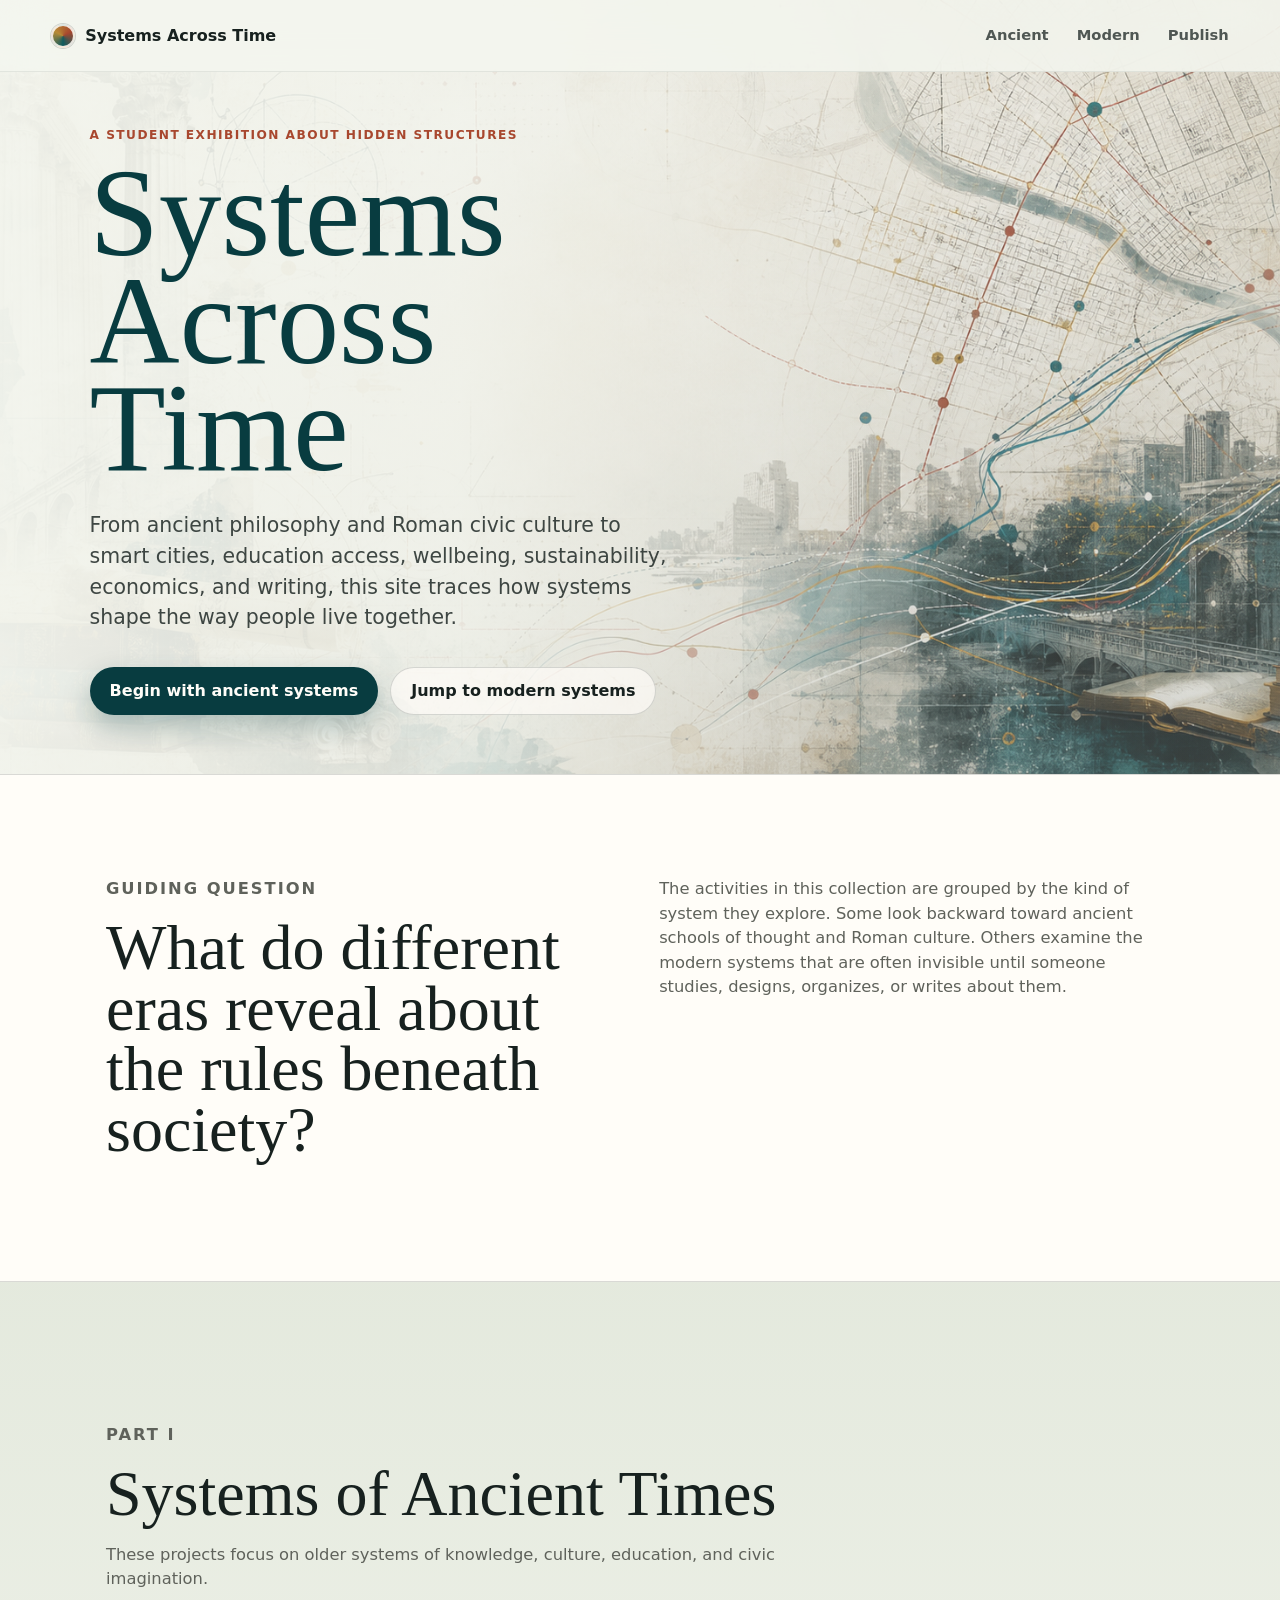
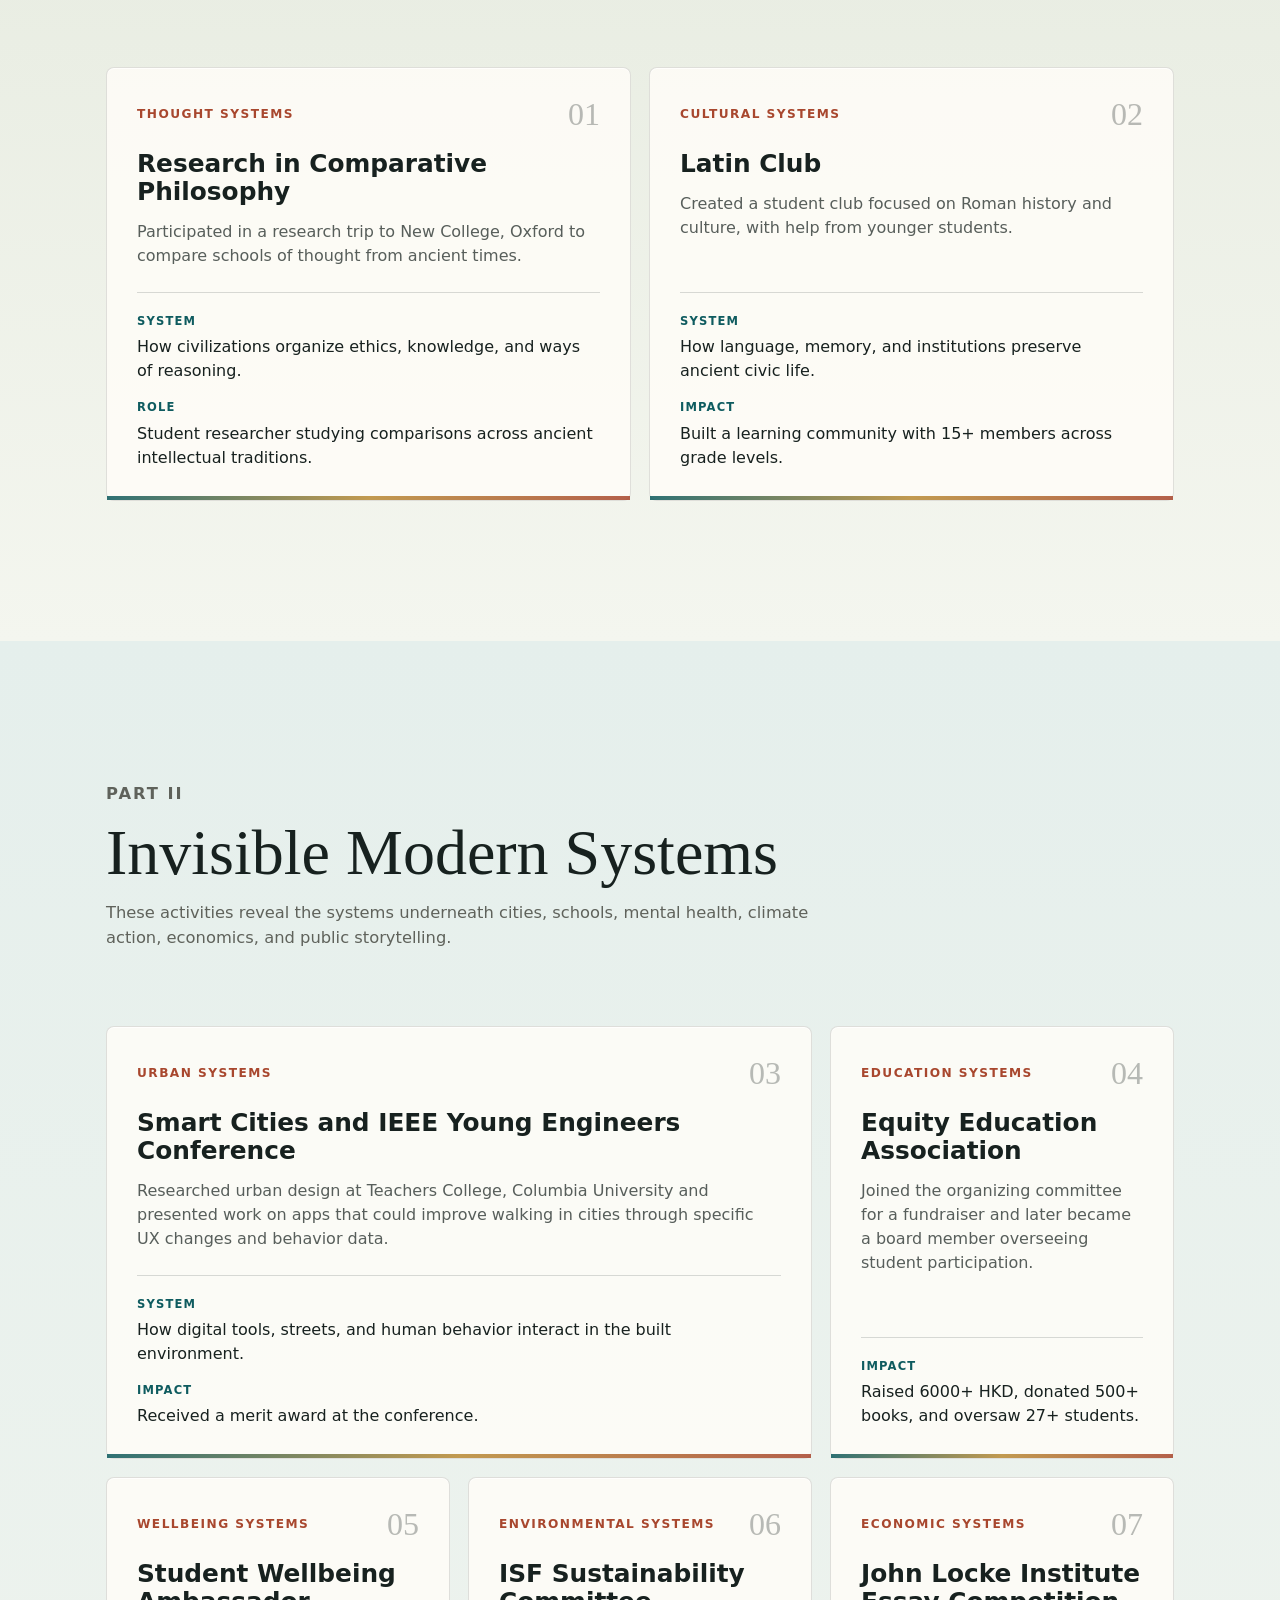
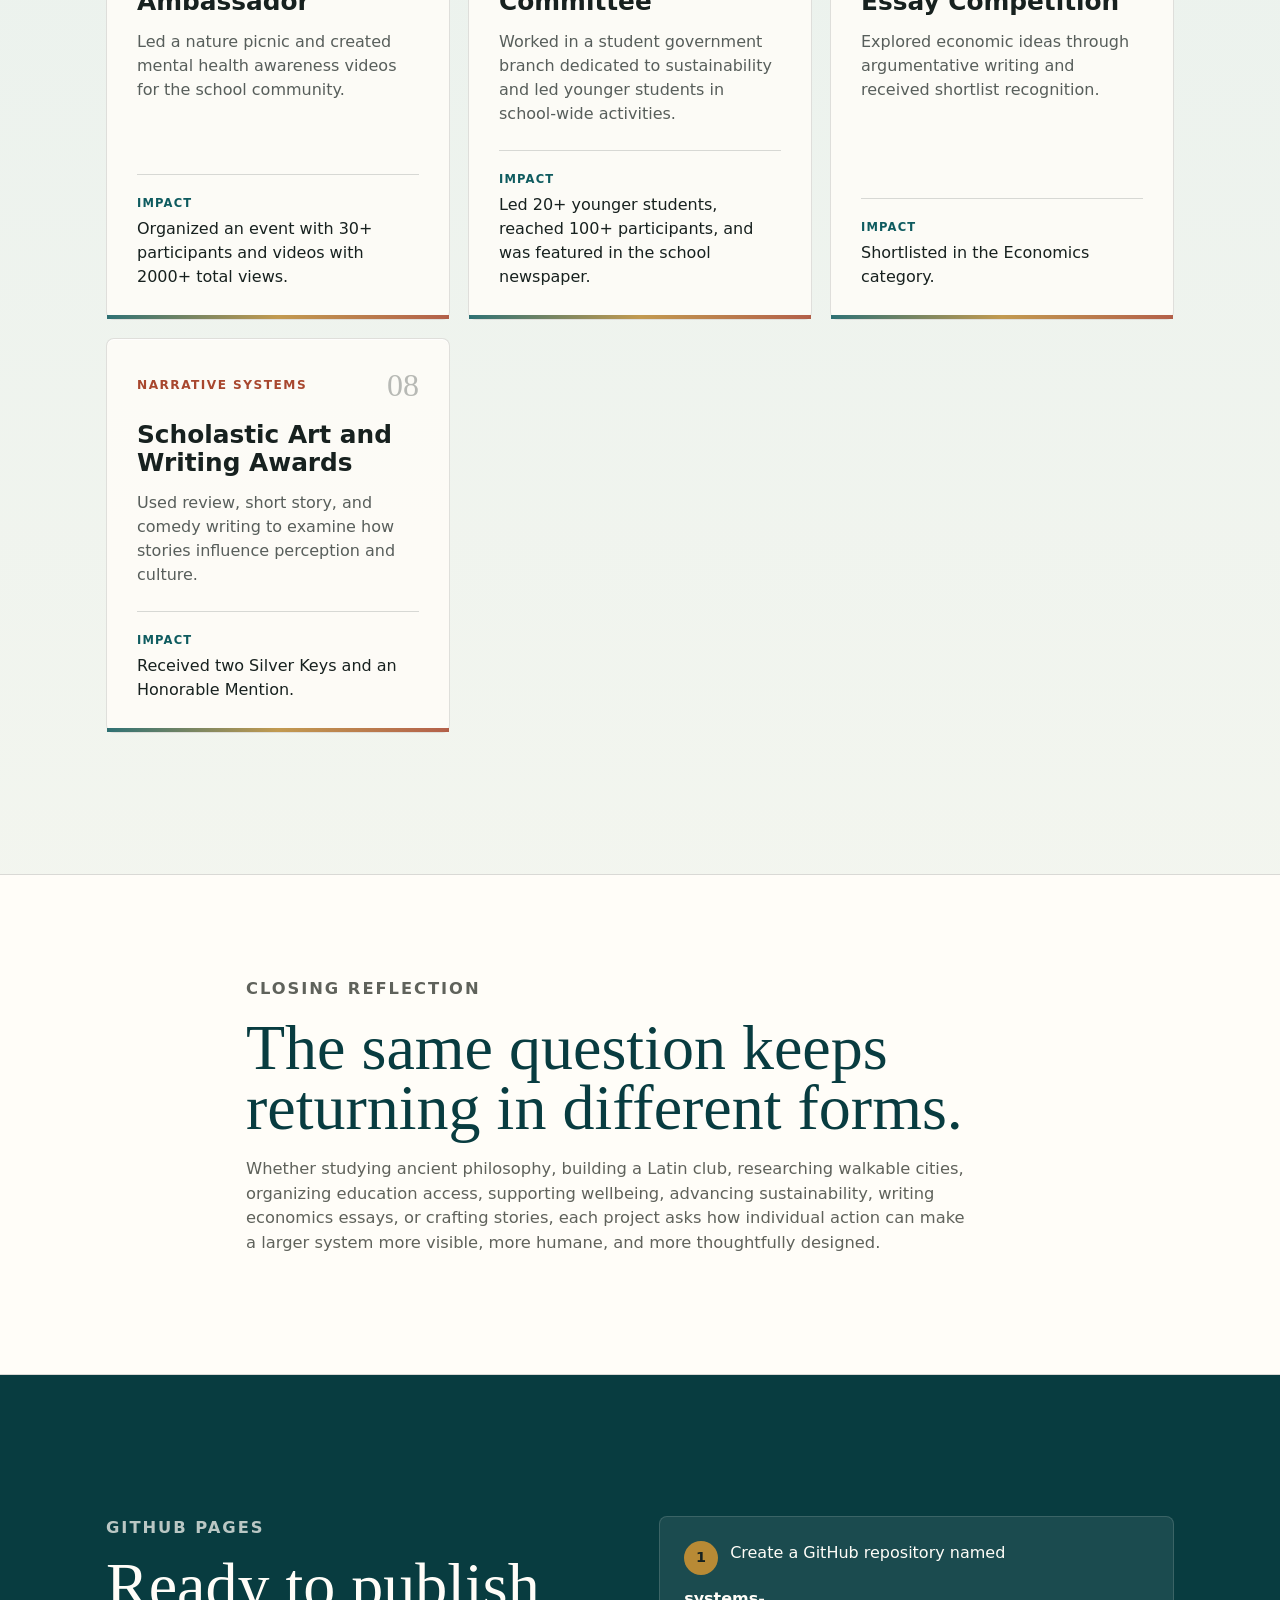
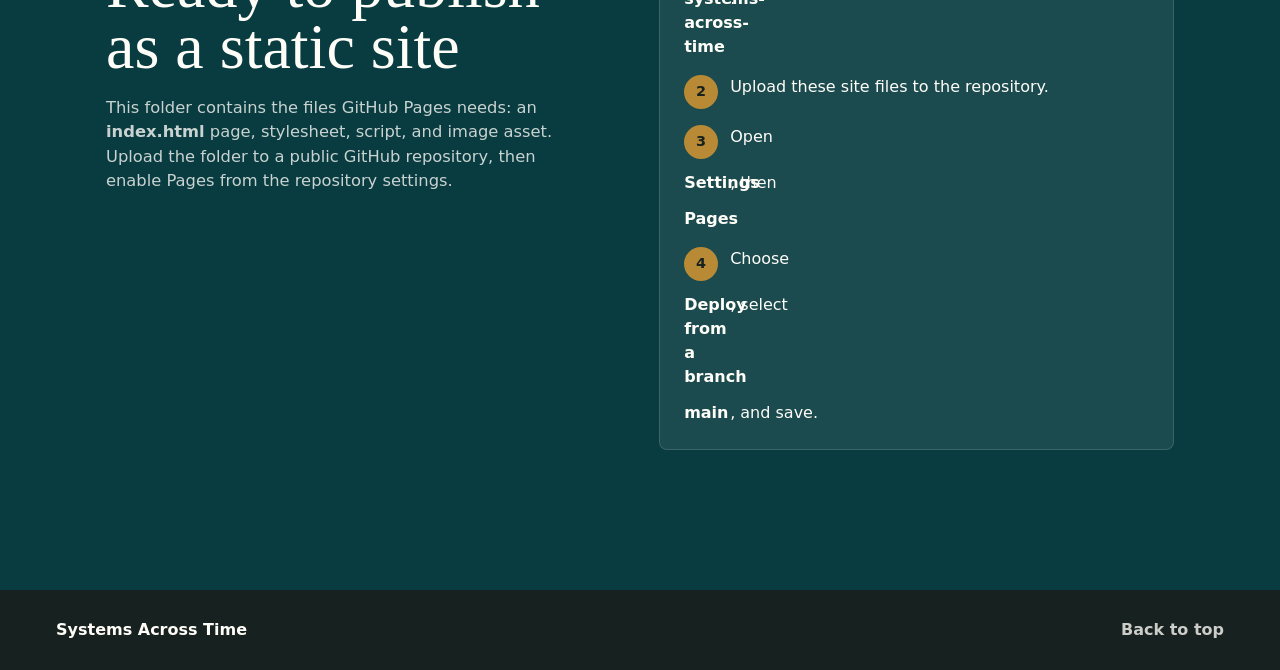
==== index.html @ 2cc4b2af "Build Systems Across Time site" ====
<!doctype html>
<html lang="en">
  <head>
    <meta charset="utf-8">
    <meta name="viewport" content="width=device-width, initial-scale=1">
    <meta
      name="description"
      content="Systems Across Time is a student exhibition connecting ancient thought, Roman culture, urban design, education access, wellbeing, sustainability, economics, and writing."
    >
    <title>Systems Across Time</title>
    <link rel="icon" href="assets/favicon.svg" type="image/svg+xml">
    <link rel="stylesheet" href="styles.css">
  </head>
  <body>
    <header class="site-header" data-header>
      <a class="brand" href="#top" aria-label="Systems Across Time home">
        <span class="brand-mark" aria-hidden="true"></span>
        <span>Systems Across Time</span>
      </a>
      <nav class="site-nav" aria-label="Primary navigation">
        <a href="#ancient">Ancient</a>
        <a href="#modern">Modern</a>
        <a href="#publish">Publish</a>
      </nav>
    </header>

    <main id="top">
      <section class="hero" aria-labelledby="hero-title">
        <img
          class="hero-image"
          src="assets/systems-across-time-hero.png"
          alt="A layered collage of ancient columns, manuscripts, city maps, and modern transit lines."
        >
        <div class="hero-scrim" aria-hidden="true"></div>
        <div class="hero-content">
          <p class="eyebrow">A student exhibition about hidden structures</p>
          <h1 id="hero-title">Systems Across Time</h1>
          <p class="hero-copy">
            From ancient philosophy and Roman civic culture to smart cities, education access, wellbeing,
            sustainability, economics, and writing, this site traces how systems shape the way people live together.
          </p>
          <div class="hero-actions" aria-label="Section shortcuts">
            <a class="button primary" href="#ancient">Begin with ancient systems</a>
            <a class="button secondary" href="#modern">Jump to modern systems</a>
          </div>
        </div>
      </section>

      <section class="intro section-band" aria-labelledby="intro-title">
        <div class="section-inner intro-grid">
          <div>
            <p class="section-kicker">Guiding Question</p>
            <h2 id="intro-title">What do different eras reveal about the rules beneath society?</h2>
          </div>
          <p>
            The activities in this collection are grouped by the kind of system they explore. Some look backward
            toward ancient schools of thought and Roman culture. Others examine the modern systems that are often
            invisible until someone studies, designs, organizes, or writes about them.
          </p>
        </div>
      </section>

      <section class="section ancient-section" id="ancient" aria-labelledby="ancient-title">
        <div class="section-inner">
          <div class="section-heading">
            <p class="section-kicker">Part I</p>
            <h2 id="ancient-title">Systems of Ancient Times</h2>
            <p>
              These projects focus on older systems of knowledge, culture, education, and civic imagination.
            </p>
          </div>

          <div class="activity-grid two-up">
            <article class="activity-card">
              <div class="card-topline">
                <span class="system-tag">Thought Systems</span>
                <span class="activity-number">01</span>
              </div>
              <h3>Research in Comparative Philosophy</h3>
              <p>
                Participated in a research trip to New College, Oxford to compare schools of thought from
                ancient times.
              </p>
              <dl class="activity-details">
                <div>
                  <dt>System</dt>
                  <dd>How civilizations organize ethics, knowledge, and ways of reasoning.</dd>
                </div>
                <div>
                  <dt>Role</dt>
                  <dd>Student researcher studying comparisons across ancient intellectual traditions.</dd>
                </div>
              </dl>
            </article>

            <article class="activity-card">
              <div class="card-topline">
                <span class="system-tag">Cultural Systems</span>
                <span class="activity-number">02</span>
              </div>
              <h3>Latin Club</h3>
              <p>
                Created a student club focused on Roman history and culture, with help from younger students.
              </p>
              <dl class="activity-details">
                <div>
                  <dt>System</dt>
                  <dd>How language, memory, and institutions preserve ancient civic life.</dd>
                </div>
                <div>
                  <dt>Impact</dt>
                  <dd>Built a learning community with 15+ members across grade levels.</dd>
                </div>
              </dl>
            </article>
          </div>
        </div>
      </section>

      <section class="section modern-section" id="modern" aria-labelledby="modern-title">
        <div class="section-inner">
          <div class="section-heading">
            <p class="section-kicker">Part II</p>
            <h2 id="modern-title">Invisible Modern Systems</h2>
            <p>
              These activities reveal the systems underneath cities, schools, mental health, climate action,
              economics, and public storytelling.
            </p>
          </div>

          <div class="activity-grid">
            <article class="activity-card feature-card">
              <div class="card-topline">
                <span class="system-tag">Urban Systems</span>
                <span class="activity-number">03</span>
              </div>
              <h3>Smart Cities and IEEE Young Engineers Conference</h3>
              <p>
                Researched urban design at Teachers College, Columbia University and presented work on apps that
                could improve walking in cities through specific UX changes and behavior data.
              </p>
              <dl class="activity-details">
                <div>
                  <dt>System</dt>
                  <dd>How digital tools, streets, and human behavior interact in the built environment.</dd>
                </div>
                <div>
                  <dt>Impact</dt>
                  <dd>Received a merit award at the conference.</dd>
                </div>
              </dl>
            </article>

            <article class="activity-card">
              <div class="card-topline">
                <span class="system-tag">Education Systems</span>
                <span class="activity-number">04</span>
              </div>
              <h3>Equity Education Association</h3>
              <p>
                Joined the organizing committee for a fundraiser and later became a board member overseeing
                student participation.
              </p>
              <dl class="activity-details">
                <div>
                  <dt>Impact</dt>
                  <dd>Raised 6000+ HKD, donated 500+ books, and oversaw 27+ students.</dd>
                </div>
              </dl>
            </article>

            <article class="activity-card">
              <div class="card-topline">
                <span class="system-tag">Wellbeing Systems</span>
                <span class="activity-number">05</span>
              </div>
              <h3>Student Wellbeing Ambassador</h3>
              <p>
                Led a nature picnic and created mental health awareness videos for the school community.
              </p>
              <dl class="activity-details">
                <div>
                  <dt>Impact</dt>
                  <dd>Organized an event with 30+ participants and videos with 2000+ total views.</dd>
                </div>
              </dl>
            </article>

            <article class="activity-card">
              <div class="card-topline">
                <span class="system-tag">Environmental Systems</span>
                <span class="activity-number">06</span>
              </div>
              <h3>ISF Sustainability Committee</h3>
              <p>
                Worked in a student government branch dedicated to sustainability and led younger students in
                school-wide activities.
              </p>
              <dl class="activity-details">
                <div>
                  <dt>Impact</dt>
                  <dd>Led 20+ younger students, reached 100+ participants, and was featured in the school newspaper.</dd>
                </div>
              </dl>
            </article>

            <article class="activity-card">
              <div class="card-topline">
                <span class="system-tag">Economic Systems</span>
                <span class="activity-number">07</span>
              </div>
              <h3>John Locke Institute Essay Competition</h3>
              <p>
                Explored economic ideas through argumentative writing and received shortlist recognition.
              </p>
              <dl class="activity-details">
                <div>
                  <dt>Impact</dt>
                  <dd>Shortlisted in the Economics category.</dd>
                </div>
              </dl>
            </article>

            <article class="activity-card">
              <div class="card-topline">
                <span class="system-tag">Narrative Systems</span>
                <span class="activity-number">08</span>
              </div>
              <h3>Scholastic Art and Writing Awards</h3>
              <p>
                Used review, short story, and comedy writing to examine how stories influence perception and culture.
              </p>
              <dl class="activity-details">
                <div>
                  <dt>Impact</dt>
                  <dd>Received two Silver Keys and an Honorable Mention.</dd>
                </div>
              </dl>
            </article>
          </div>
        </div>
      </section>

      <section class="reflection section-band" aria-labelledby="reflection-title">
        <div class="section-inner reflection-layout">
          <p class="section-kicker">Closing Reflection</p>
          <h2 id="reflection-title">The same question keeps returning in different forms.</h2>
          <p>
            Whether studying ancient philosophy, building a Latin club, researching walkable cities, organizing
            education access, supporting wellbeing, advancing sustainability, writing economics essays, or crafting
            stories, each project asks how individual action can make a larger system more visible, more humane,
            and more thoughtfully designed.
          </p>
        </div>
      </section>

      <section class="section publish-section" id="publish" aria-labelledby="publish-title">
        <div class="section-inner publish-layout">
          <div>
            <p class="section-kicker">GitHub Pages</p>
            <h2 id="publish-title">Ready to publish as a static site</h2>
            <p>
              This folder contains the files GitHub Pages needs: an <strong>index.html</strong> page, stylesheet,
              script, and image asset. Upload the folder to a public GitHub repository, then enable Pages from the
              repository settings.
            </p>
          </div>
          <ol class="publish-steps">
            <li>Create a GitHub repository named <strong>systems-across-time</strong>.</li>
            <li>Upload these site files to the repository.</li>
            <li>Open <strong>Settings</strong>, then <strong>Pages</strong>.</li>
            <li>Choose <strong>Deploy from a branch</strong>, select <strong>main</strong>, and save.</li>
          </ol>
        </div>
      </section>
    </main>

    <footer class="site-footer">
      <p>Systems Across Time</p>
      <a href="#top">Back to top</a>
    </footer>

    <script src="script.js"></script>
  </body>
</html>
---- styles.css ----
:root {
  --paper: #f4f6ef;
  --paper-soft: #fffdf8;
  --ink: #17211f;
  --muted: #5f625b;
  --line: rgba(23, 33, 31, 0.16);
  --teal: #0e5b5f;
  --teal-dark: #083c40;
  --brick: #a8472e;
  --gold: #b88a35;
  --sage: #d7dfcf;
  --mist: #e5efec;
  --white: #fffdf8;
  --shadow: 0 18px 60px rgba(23, 33, 31, 0.14);
  --font-sans: Inter, ui-sans-serif, system-ui, -apple-system, BlinkMacSystemFont, "Segoe UI", Arial, sans-serif;
  --font-serif: Georgia, "Times New Roman", serif;
}

* {
  box-sizing: border-box;
}

html {
  scroll-behavior: smooth;
}

body {
  margin: 0;
  background: var(--paper);
  color: var(--ink);
  font-family: var(--font-sans);
  line-height: 1.5;
}

img {
  display: block;
  max-width: 100%;
}

a {
  color: inherit;
}

.site-header {
  align-items: center;
  backdrop-filter: blur(20px);
  background: rgba(244, 246, 239, 0.86);
  border-bottom: 1px solid rgba(23, 33, 31, 0.08);
  display: flex;
  height: 72px;
  justify-content: space-between;
  left: 0;
  padding: 0 clamp(18px, 4vw, 56px);
  position: fixed;
  right: 0;
  top: 0;
  transition: box-shadow 180ms ease, background 180ms ease;
  z-index: 10;
}

.site-header.is-scrolled {
  background: rgba(251, 247, 239, 0.94);
  box-shadow: 0 12px 36px rgba(23, 33, 31, 0.12);
}

.brand,
.site-nav {
  align-items: center;
  display: flex;
}

.brand {
  font-weight: 800;
  gap: 10px;
  letter-spacing: 0;
  text-decoration: none;
}

.brand-mark {
  background: conic-gradient(from 180deg, var(--teal), var(--gold), var(--brick), var(--teal));
  border: 2px solid rgba(255, 253, 248, 0.85);
  border-radius: 50%;
  box-shadow: 0 0 0 1px rgba(23, 33, 31, 0.16);
  height: 24px;
  width: 24px;
}

.site-nav {
  gap: clamp(12px, 3vw, 28px);
}

.site-nav a {
  color: rgba(23, 33, 31, 0.74);
  font-size: 0.92rem;
  font-weight: 700;
  text-decoration: none;
}

.site-nav a:hover,
.site-nav a:focus-visible {
  color: var(--teal);
}

.hero {
  min-height: 86vh;
  overflow: hidden;
  position: relative;
}

.hero-image {
  height: 100%;
  inset: 0;
  object-fit: cover;
  object-position: center;
  position: absolute;
  width: 100%;
}

.hero-scrim {
  background:
    linear-gradient(90deg, rgba(244, 246, 239, 0.96) 0%, rgba(244, 246, 239, 0.84) 36%, rgba(244, 246, 239, 0.2) 72%),
    linear-gradient(0deg, rgba(23, 33, 31, 0.16), rgba(23, 33, 31, 0.02));
  inset: 0;
  position: absolute;
}

.hero-content {
  max-width: 760px;
  padding: 14vh clamp(20px, 7vw, 92px) 2vh;
  position: relative;
  z-index: 1;
}

.eyebrow,
.section-kicker,
.system-tag {
  color: var(--brick);
  font-size: 0.76rem;
  font-weight: 800;
  letter-spacing: 0.12em;
  margin: 0 0 16px;
  text-transform: uppercase;
}

h1,
h2,
h3,
p {
  margin-top: 0;
}

h1,
h2 {
  font-family: var(--font-serif);
  font-weight: 400;
  letter-spacing: 0;
}

h1 {
  color: var(--teal-dark);
  font-size: clamp(4rem, 10vw, 7.8rem);
  line-height: 0.86;
  margin-bottom: 28px;
  max-width: 760px;
}

h2 {
  color: var(--ink);
  font-size: clamp(2.4rem, 5vw, 5.2rem);
  line-height: 0.95;
  margin-bottom: 18px;
}

h3 {
  font-size: clamp(1.2rem, 2vw, 1.55rem);
  letter-spacing: 0;
  line-height: 1.12;
  margin-bottom: 14px;
}

.hero-copy {
  color: rgba(23, 33, 31, 0.82);
  font-size: clamp(1.05rem, 2vw, 1.28rem);
  max-width: 620px;
}

.hero-actions {
  display: flex;
  flex-wrap: wrap;
  gap: 12px;
  margin-top: 34px;
}

.button {
  align-items: center;
  border-radius: 999px;
  display: inline-flex;
  font-weight: 800;
  justify-content: center;
  min-height: 48px;
  padding: 0 20px;
  text-decoration: none;
  transition: transform 160ms ease, box-shadow 160ms ease, background 160ms ease;
}

.button:hover {
  transform: translateY(-2px);
}

.button.primary {
  background: var(--teal-dark);
  color: var(--white);
  box-shadow: 0 12px 28px rgba(8, 60, 64, 0.28);
}

.button.secondary {
  background: rgba(255, 253, 248, 0.7);
  border: 1px solid rgba(23, 33, 31, 0.16);
  color: var(--ink);
}

.section {
  padding: clamp(72px, 11vw, 150px) 0;
}

.section-band {
  background: var(--paper-soft);
  border-bottom: 1px solid var(--line);
  border-top: 1px solid var(--line);
  padding: clamp(58px, 8vw, 110px) 0;
}

.section-inner {
  margin: 0 auto;
  max-width: 1180px;
  padding: 0 clamp(20px, 5vw, 56px);
}

.intro-grid,
.publish-layout {
  align-items: start;
  display: grid;
  gap: clamp(28px, 5vw, 74px);
  grid-template-columns: minmax(0, 0.95fr) minmax(280px, 1fr);
}

.intro-grid p,
.publish-layout p,
.section-heading p,
.reflection-layout p {
  color: var(--muted);
  font-size: 1.02rem;
  max-width: 720px;
}

.section-heading {
  margin-bottom: clamp(34px, 6vw, 76px);
  max-width: 760px;
}

.ancient-section {
  background:
    linear-gradient(180deg, rgba(215, 223, 207, 0.55), rgba(244, 246, 239, 0)),
    var(--paper);
}

.modern-section {
  background:
    linear-gradient(180deg, rgba(229, 239, 236, 0.88), rgba(244, 246, 239, 0.9)),
    var(--mist);
}

.activity-grid {
  display: grid;
  gap: 18px;
  grid-template-columns: repeat(3, minmax(0, 1fr));
}

.activity-grid.two-up {
  grid-template-columns: repeat(2, minmax(0, 1fr));
}

.activity-card {
  background: rgba(255, 253, 248, 0.82);
  border: 1px solid rgba(23, 33, 31, 0.13);
  border-radius: 8px;
  box-shadow: 0 1px 0 rgba(255, 255, 255, 0.8) inset;
  display: flex;
  flex-direction: column;
  min-height: 360px;
  padding: clamp(22px, 3vw, 30px);
  position: relative;
}

.activity-card::after {
  background: linear-gradient(90deg, var(--teal), var(--gold), var(--brick));
  bottom: 0;
  content: "";
  height: 4px;
  left: 0;
  opacity: 0.86;
  position: absolute;
  right: 0;
}

.feature-card {
  grid-column: span 2;
}

.card-topline {
  align-items: center;
  display: flex;
  justify-content: space-between;
  margin-bottom: 20px;
}

.system-tag {
  margin: 0;
}

.activity-number {
  color: rgba(23, 33, 31, 0.3);
  font-family: var(--font-serif);
  font-size: 2rem;
  line-height: 1;
}

.activity-card p {
  color: rgba(23, 33, 31, 0.72);
  margin-bottom: 24px;
}

.activity-details {
  border-top: 1px solid var(--line);
  display: grid;
  gap: 16px;
  margin: auto 0 0;
  padding-top: 20px;
}

.activity-details div {
  display: grid;
  gap: 5px;
}

.activity-details dt {
  color: var(--teal);
  font-size: 0.72rem;
  font-weight: 800;
  letter-spacing: 0.1em;
  text-transform: uppercase;
}

.activity-details dd {
  color: var(--ink);
  margin: 0;
}

.reflection-layout {
  max-width: 900px;
}

.reflection-layout h2 {
  color: var(--teal-dark);
  max-width: 760px;
}

.publish-section {
  background: var(--teal-dark);
  color: var(--white);
}

.publish-section h2,
.publish-section p,
.publish-section .section-kicker {
  color: var(--white);
}

.publish-section .section-kicker {
  opacity: 0.72;
}

.publish-layout p {
  color: rgba(255, 253, 248, 0.78);
}

.publish-steps {
  background: rgba(255, 253, 248, 0.08);
  border: 1px solid rgba(255, 253, 248, 0.14);
  border-radius: 8px;
  counter-reset: publish;
  display: grid;
  gap: 16px;
  list-style: none;
  margin: 0;
  padding: 24px;
}

.publish-steps li {
  align-items: start;
  display: grid;
  gap: 12px;
  grid-template-columns: 34px minmax(0, 1fr);
}

.publish-steps li::before {
  align-items: center;
  background: var(--gold);
  border-radius: 50%;
  color: var(--ink);
  content: counter(publish);
  counter-increment: publish;
  display: inline-flex;
  font-size: 0.9rem;
  font-weight: 900;
  height: 34px;
  justify-content: center;
  width: 34px;
}

.site-footer {
  align-items: center;
  background: var(--ink);
  color: var(--white);
  display: flex;
  justify-content: space-between;
  padding: 28px clamp(20px, 5vw, 56px);
}

.site-footer p {
  font-weight: 800;
  margin: 0;
}

.site-footer a {
  color: rgba(255, 253, 248, 0.78);
  font-weight: 700;
  text-decoration: none;
}

@media (max-width: 900px) {
  .hero {
    min-height: 84vh;
  }

  .hero-scrim {
    background:
      linear-gradient(90deg, rgba(244, 246, 239, 0.98) 0%, rgba(244, 246, 239, 0.84) 58%, rgba(244, 246, 239, 0.42) 100%),
      linear-gradient(0deg, rgba(23, 33, 31, 0.1), rgba(23, 33, 31, 0.02));
  }

  .intro-grid,
  .publish-layout,
  .activity-grid,
  .activity-grid.two-up {
    grid-template-columns: 1fr;
  }

  .feature-card {
    grid-column: auto;
  }
}

@media (max-width: 680px) {
  .site-header {
    height: auto;
    min-height: 68px;
  }

  .brand span:last-child {
    max-width: 135px;
  }

  .site-nav {
    gap: 10px;
  }

  .site-nav a {
    font-size: 0.82rem;
  }

  .hero-content {
    padding-top: 16vh;
  }

  h1 {
    font-size: clamp(3.5rem, 18vw, 5.8rem);
  }

  .button {
    width: 100%;
  }

  .activity-card {
    min-height: 0;
  }

  .site-footer {
    align-items: flex-start;
    flex-direction: column;
    gap: 10px;
  }
}
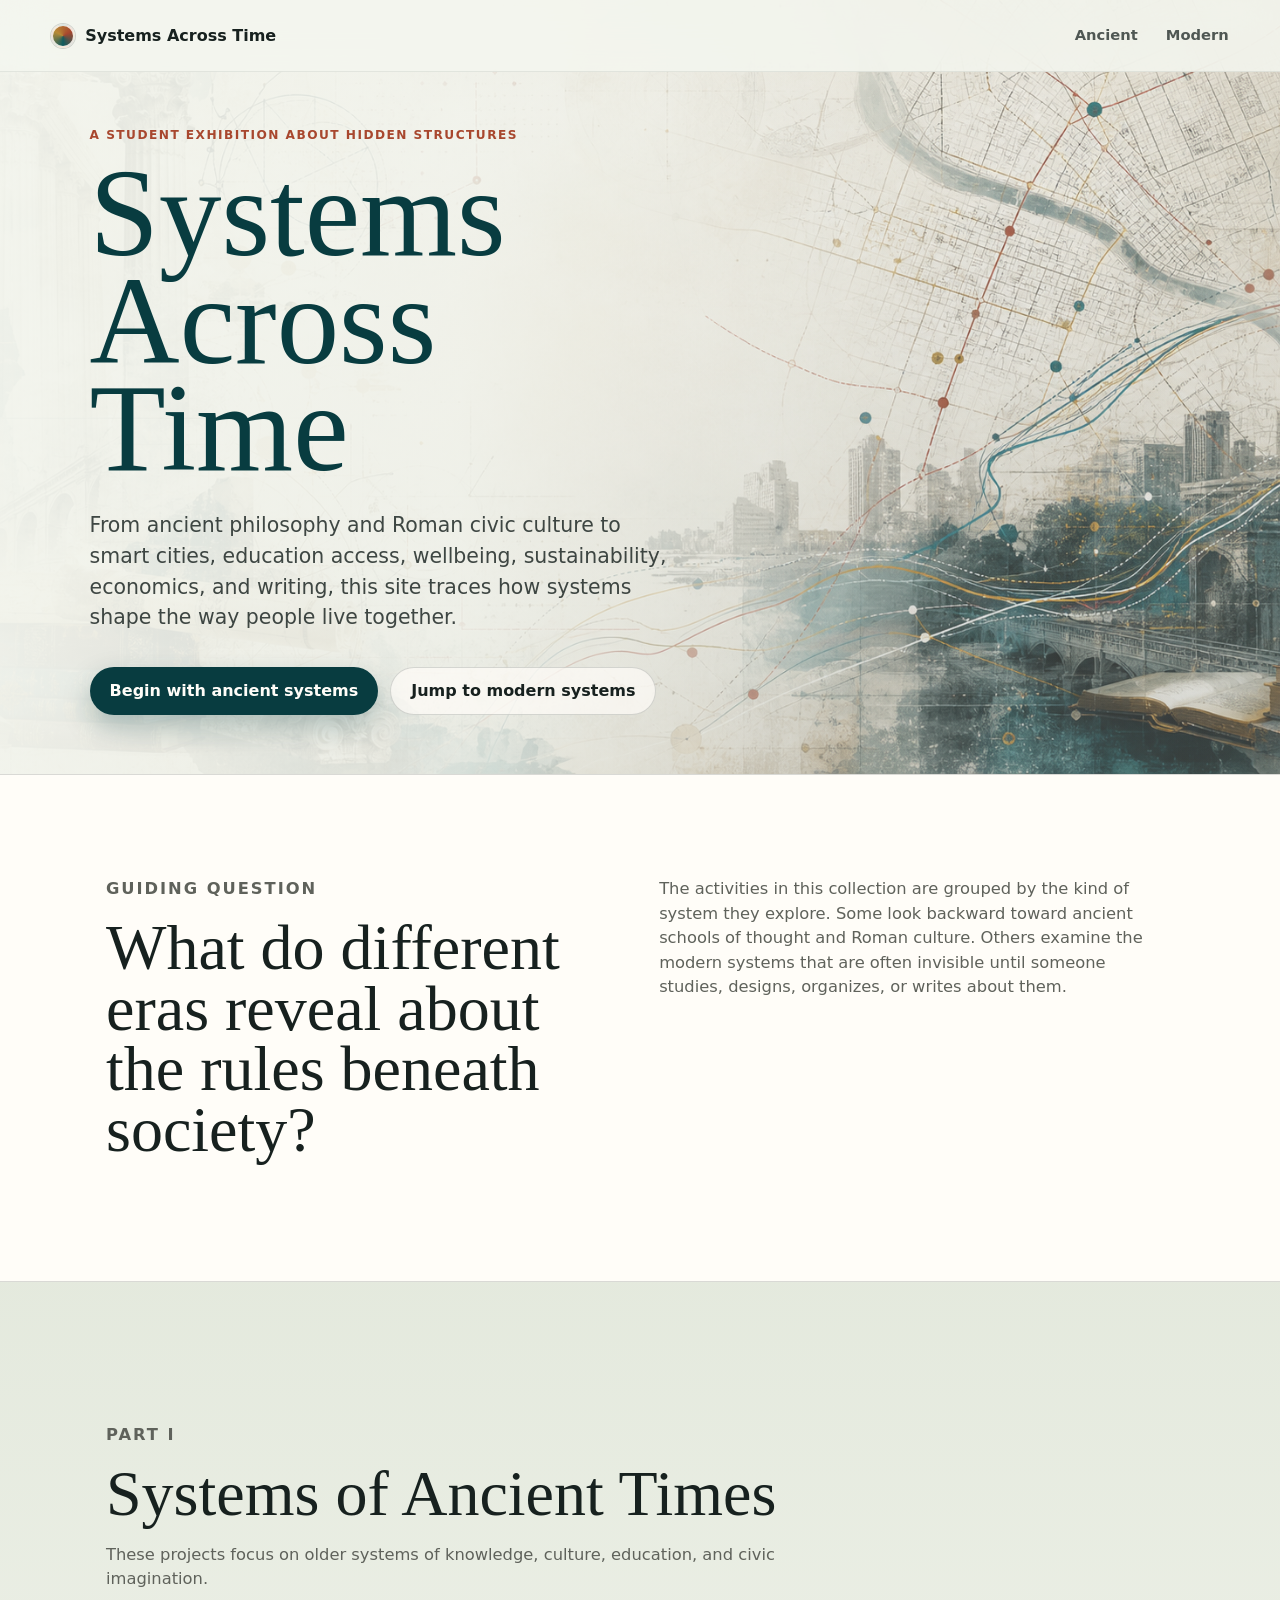
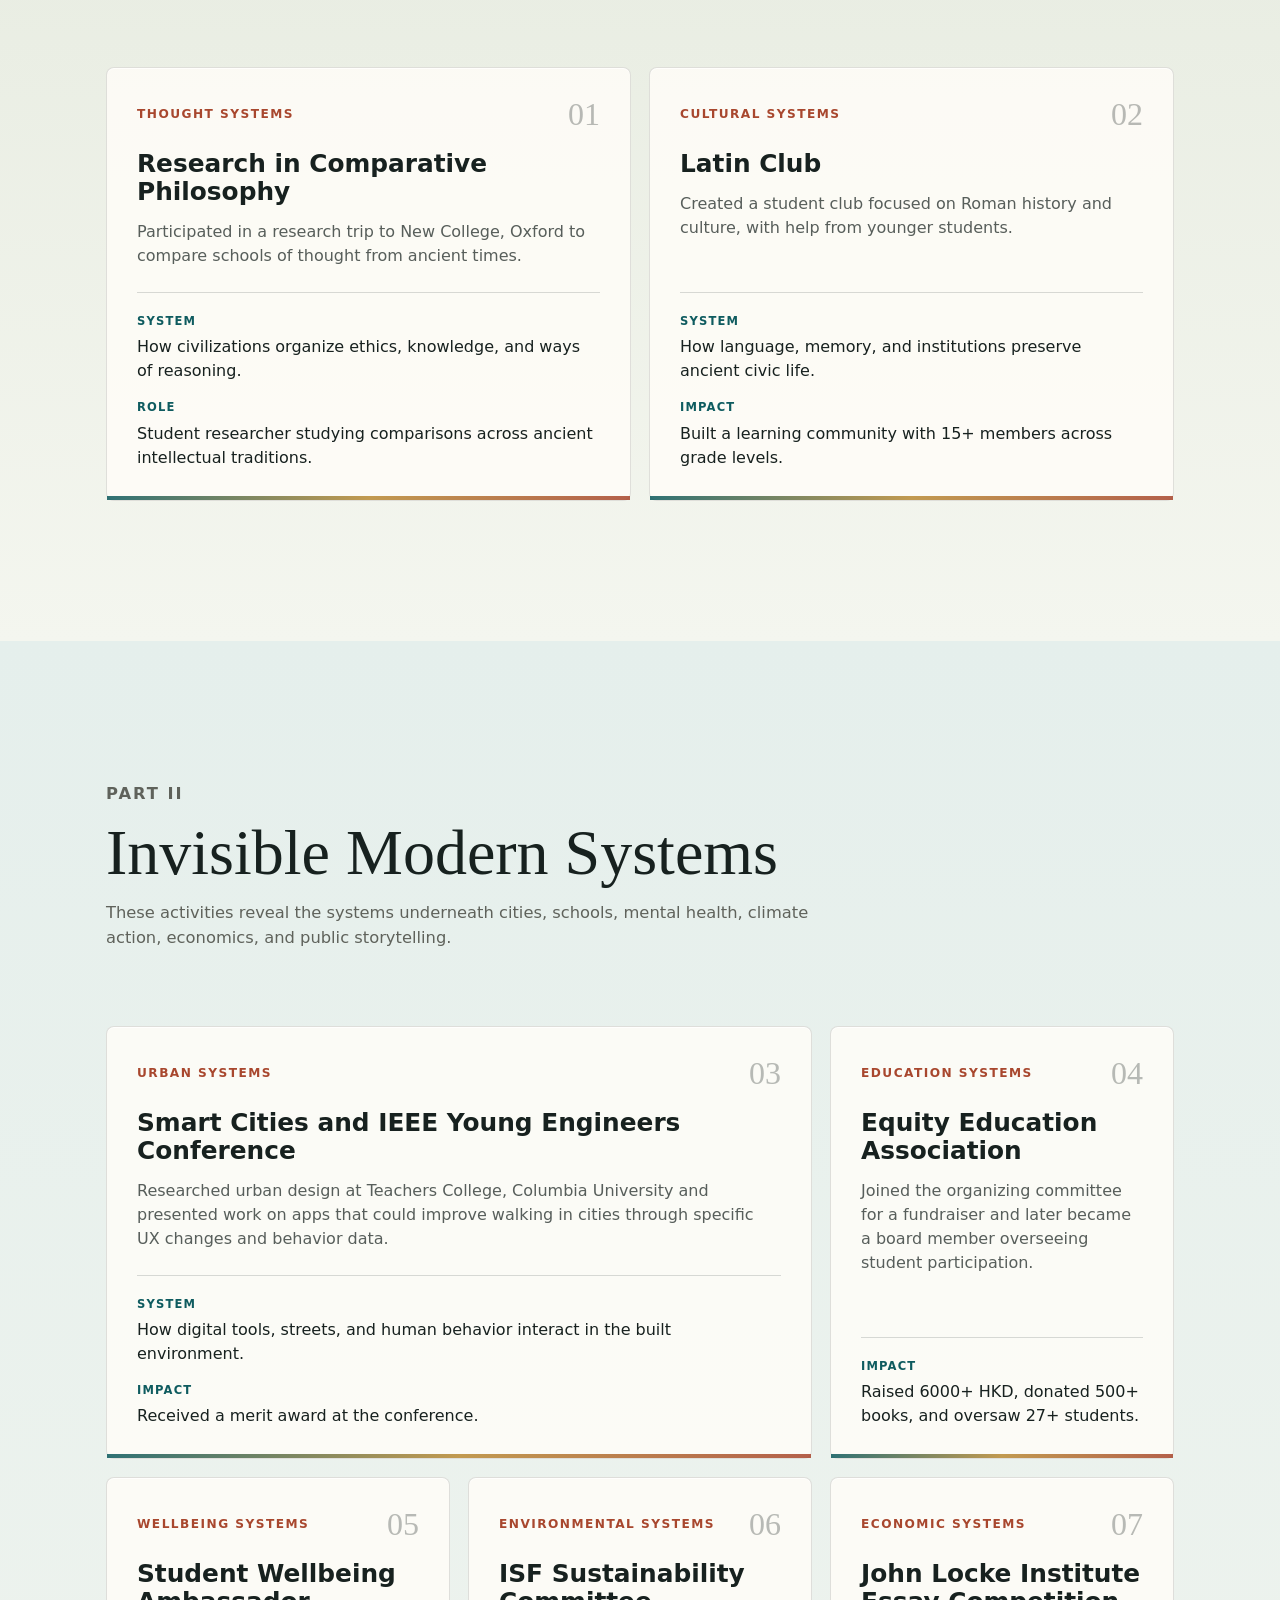
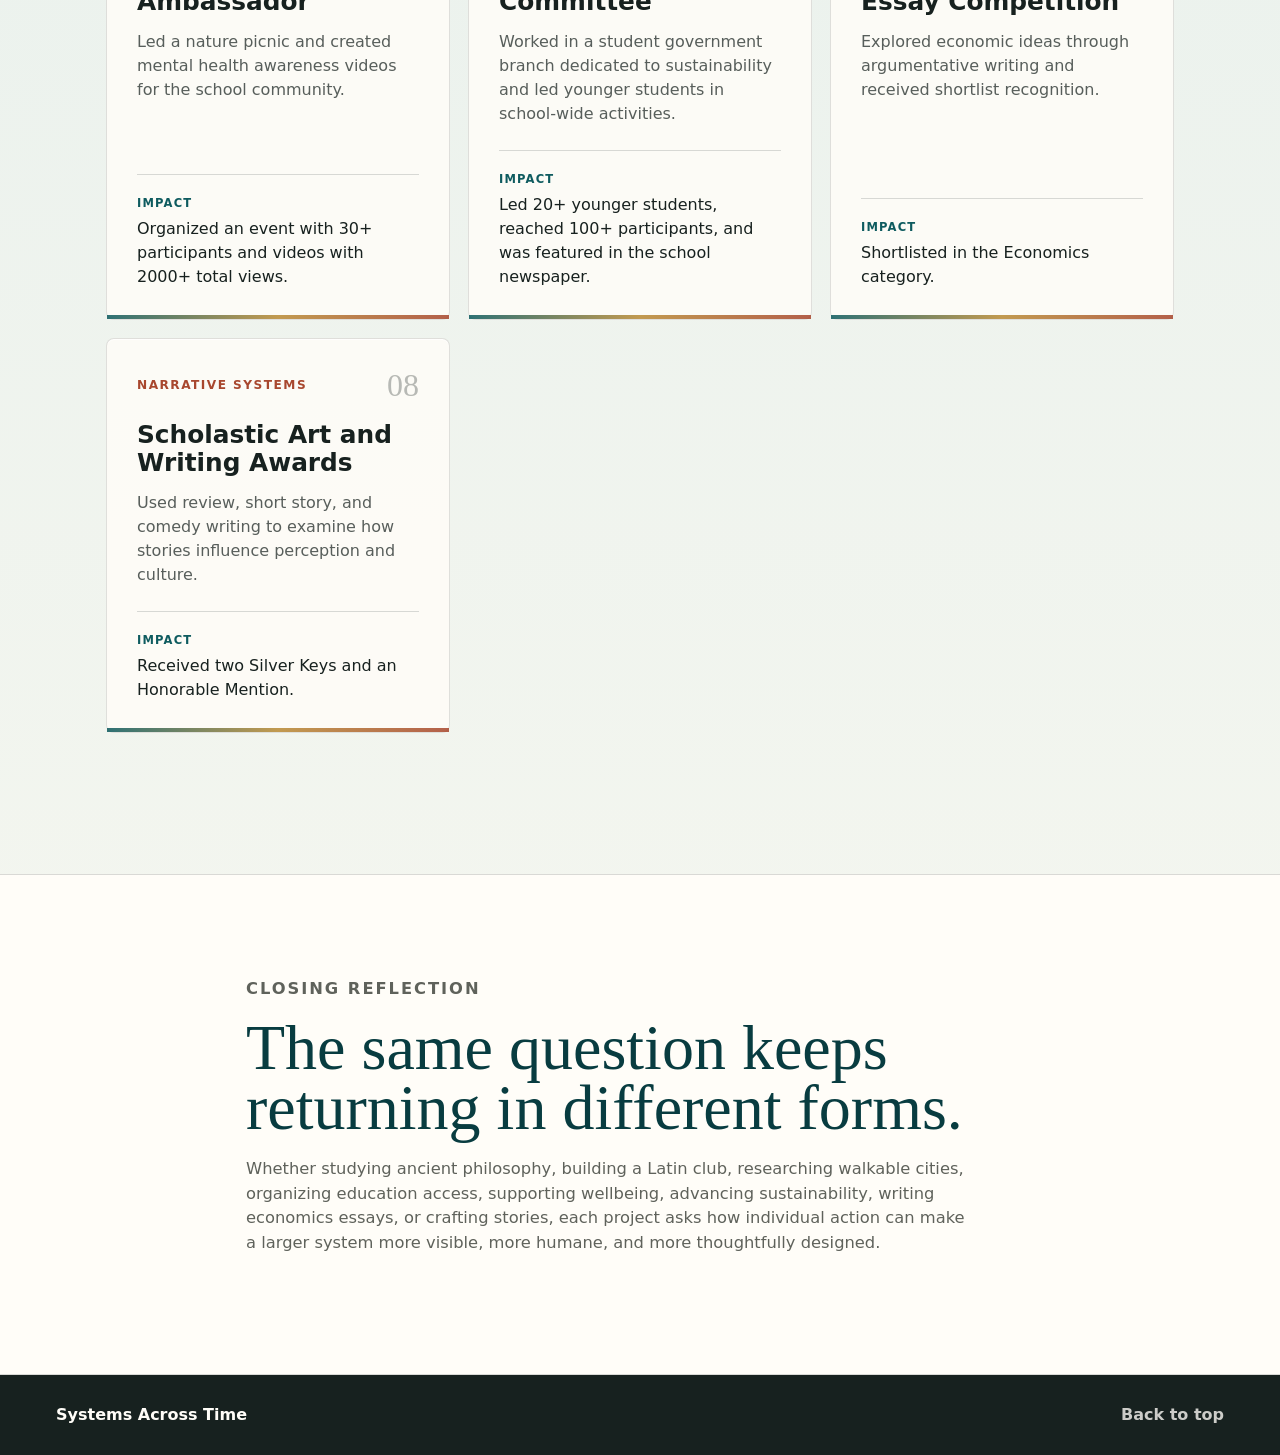
==== commit 35a3d85f: "Remove publishing instructions from site" ====
--- a/index.html
+++ b/index.html
@@ -20,7 +20,6 @@
       <nav class="site-nav" aria-label="Primary navigation">
         <a href="#ancient">Ancient</a>
         <a href="#modern">Modern</a>
-        <a href="#publish">Publish</a>
       </nav>
     </header>
 
@@ -254,25 +253,6 @@
         </div>
       </section>
 
-      <section class="section publish-section" id="publish" aria-labelledby="publish-title">
-        <div class="section-inner publish-layout">
-          <div>
-            <p class="section-kicker">GitHub Pages</p>
-            <h2 id="publish-title">Ready to publish as a static site</h2>
-            <p>
-              This folder contains the files GitHub Pages needs: an <strong>index.html</strong> page, stylesheet,
-              script, and image asset. Upload the folder to a public GitHub repository, then enable Pages from the
-              repository settings.
-            </p>
-          </div>
-          <ol class="publish-steps">
-            <li>Create a GitHub repository named <strong>systems-across-time</strong>.</li>
-            <li>Upload these site files to the repository.</li>
-            <li>Open <strong>Settings</strong>, then <strong>Pages</strong>.</li>
-            <li>Choose <strong>Deploy from a branch</strong>, select <strong>main</strong>, and save.</li>
-          </ol>
-        </div>
-      </section>
     </main>
 
     <footer class="site-footer">
--- a/styles.css
+++ b/styles.css
@@ -236,8 +236,7 @@
   padding: 0 clamp(20px, 5vw, 56px);
 }
 
-.intro-grid,
-.publish-layout {
+.intro-grid {
   align-items: start;
   display: grid;
   gap: clamp(28px, 5vw, 74px);
@@ -245,7 +244,6 @@
 }
 
 .intro-grid p,
-.publish-layout p,
 .section-heading p,
 .reflection-layout p {
   color: var(--muted);
@@ -365,59 +363,6 @@
   max-width: 760px;
 }
 
-.publish-section {
-  background: var(--teal-dark);
-  color: var(--white);
-}
-
-.publish-section h2,
-.publish-section p,
-.publish-section .section-kicker {
-  color: var(--white);
-}
-
-.publish-section .section-kicker {
-  opacity: 0.72;
-}
-
-.publish-layout p {
-  color: rgba(255, 253, 248, 0.78);
-}
-
-.publish-steps {
-  background: rgba(255, 253, 248, 0.08);
-  border: 1px solid rgba(255, 253, 248, 0.14);
-  border-radius: 8px;
-  counter-reset: publish;
-  display: grid;
-  gap: 16px;
-  list-style: none;
-  margin: 0;
-  padding: 24px;
-}
-
-.publish-steps li {
-  align-items: start;
-  display: grid;
-  gap: 12px;
-  grid-template-columns: 34px minmax(0, 1fr);
-}
-
-.publish-steps li::before {
-  align-items: center;
-  background: var(--gold);
-  border-radius: 50%;
-  color: var(--ink);
-  content: counter(publish);
-  counter-increment: publish;
-  display: inline-flex;
-  font-size: 0.9rem;
-  font-weight: 900;
-  height: 34px;
-  justify-content: center;
-  width: 34px;
-}
-
 .site-footer {
   align-items: center;
   background: var(--ink);
@@ -450,7 +395,6 @@
   }
 
   .intro-grid,
-  .publish-layout,
   .activity-grid,
   .activity-grid.two-up {
     grid-template-columns: 1fr;
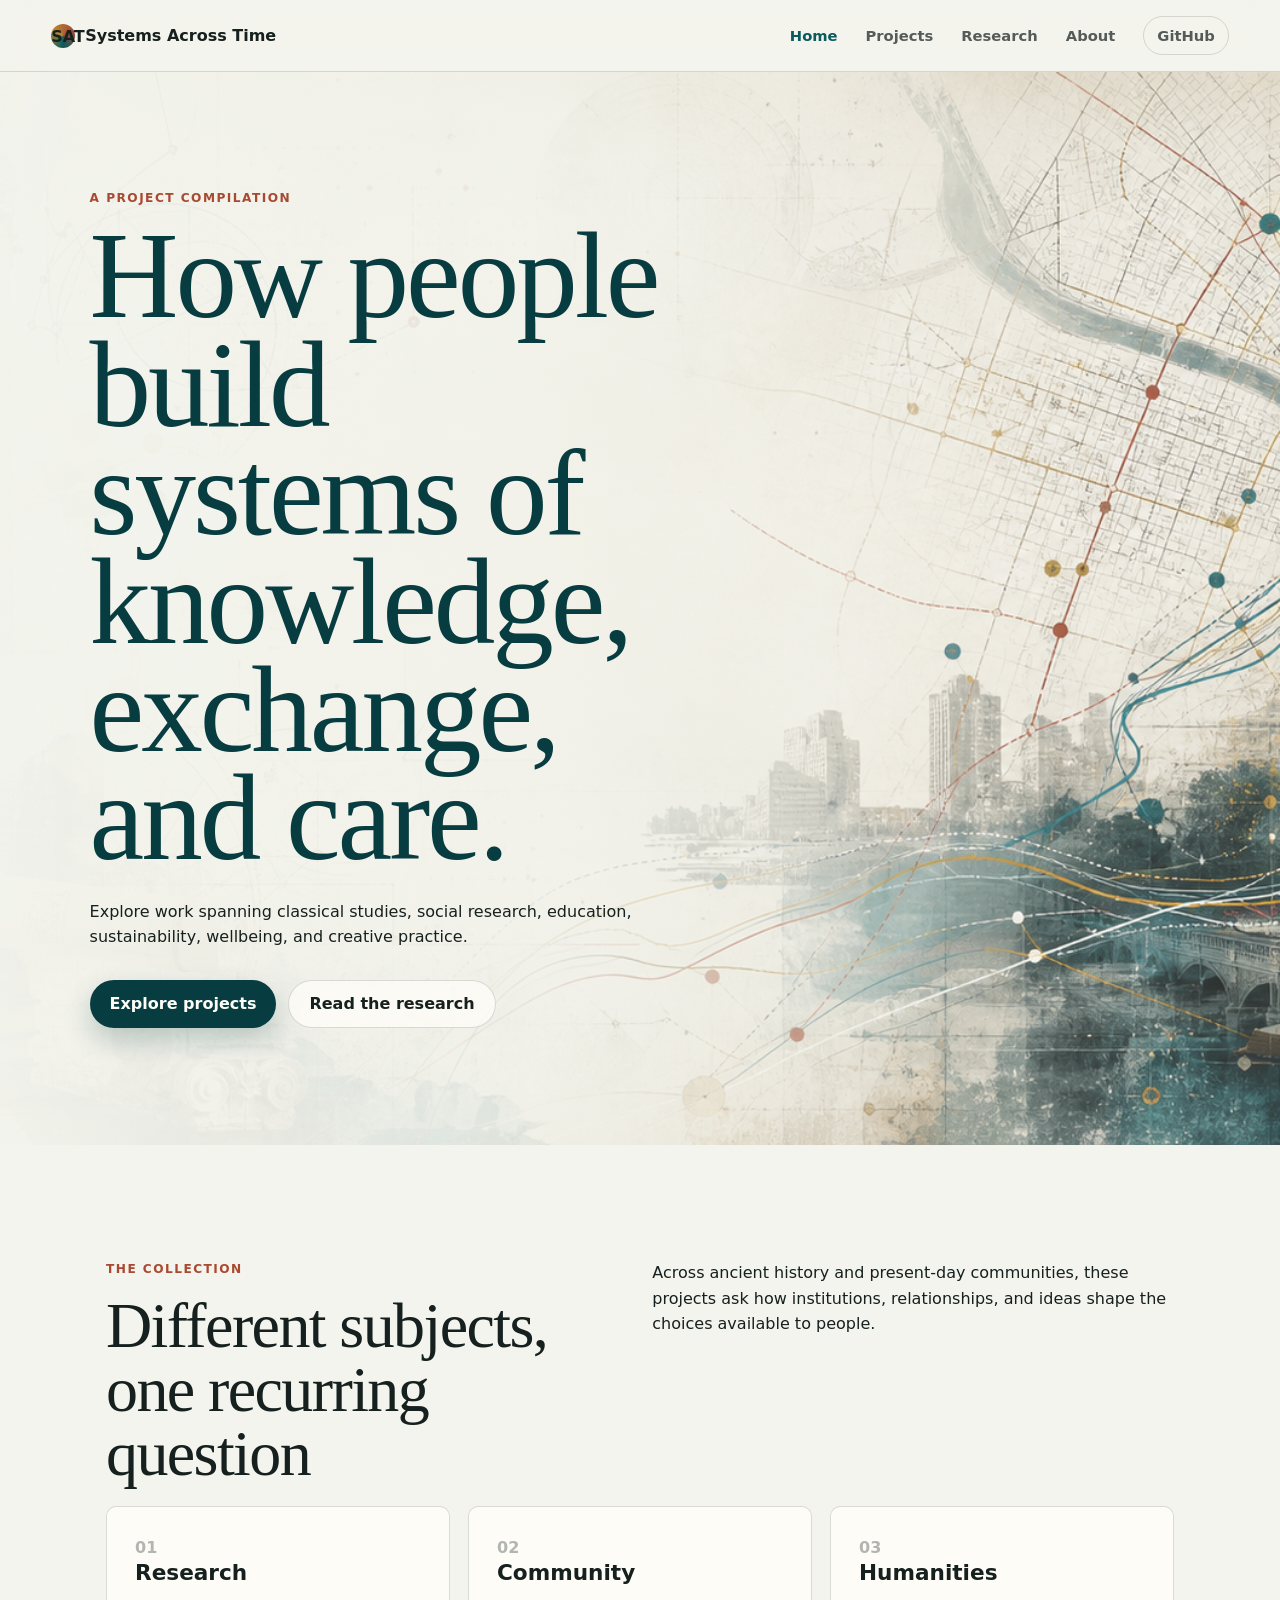
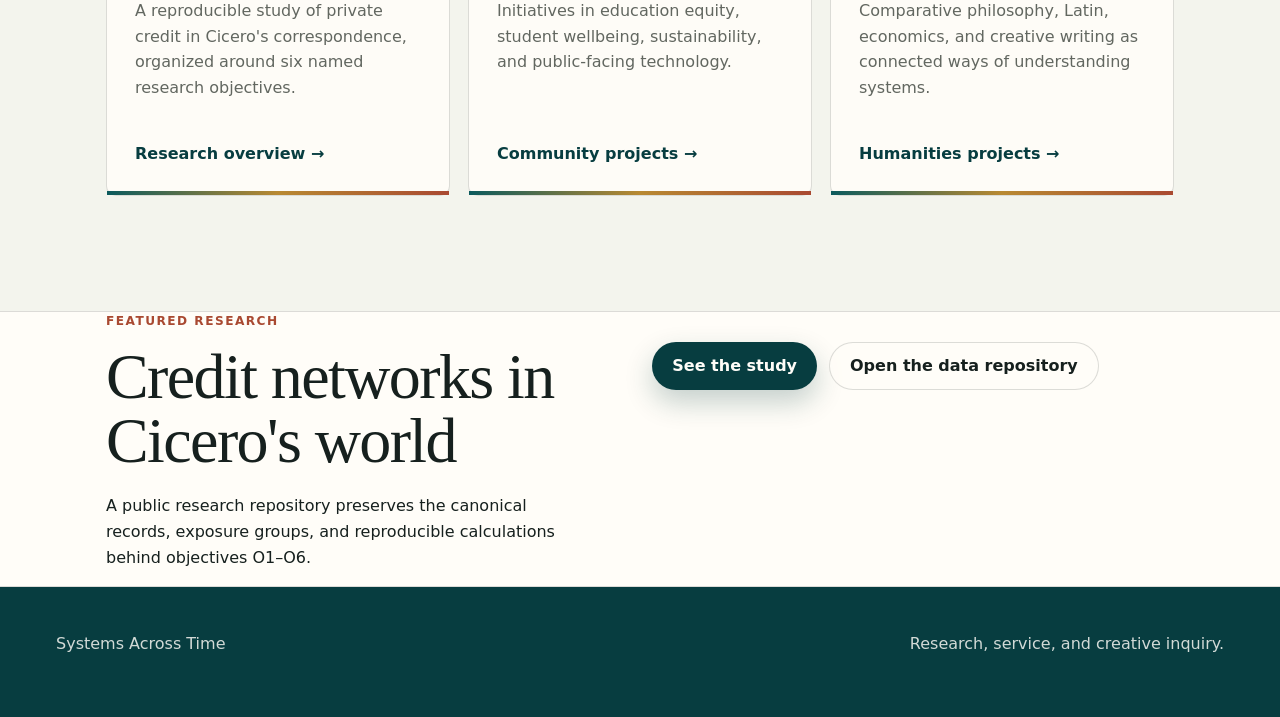
==== commit 8a08f679: "Publish multi-page portfolio and research section" ====
--- a/index.html
+++ b/index.html
@@ -1,265 +1,47 @@
 <!doctype html>
 <html lang="en">
-  <head>
-    <meta charset="utf-8">
-    <meta name="viewport" content="width=device-width, initial-scale=1">
-    <meta
-      name="description"
-      content="Systems Across Time is a student exhibition connecting ancient thought, Roman culture, urban design, education access, wellbeing, sustainability, economics, and writing."
-    >
-    <title>Systems Across Time</title>
-    <link rel="icon" href="assets/favicon.svg" type="image/svg+xml">
-    <link rel="stylesheet" href="styles.css">
-  </head>
-  <body>
-    <header class="site-header" data-header>
-      <a class="brand" href="#top" aria-label="Systems Across Time home">
-        <span class="brand-mark" aria-hidden="true"></span>
-        <span>Systems Across Time</span>
-      </a>
-      <nav class="site-nav" aria-label="Primary navigation">
-        <a href="#ancient">Ancient</a>
-        <a href="#modern">Modern</a>
-      </nav>
-    </header>
-
-    <main id="top">
-      <section class="hero" aria-labelledby="hero-title">
-        <img
-          class="hero-image"
-          src="assets/systems-across-time-hero.png"
-          alt="A layered collage of ancient columns, manuscripts, city maps, and modern transit lines."
-        >
-        <div class="hero-scrim" aria-hidden="true"></div>
-        <div class="hero-content">
-          <p class="eyebrow">A student exhibition about hidden structures</p>
-          <h1 id="hero-title">Systems Across Time</h1>
-          <p class="hero-copy">
-            From ancient philosophy and Roman civic culture to smart cities, education access, wellbeing,
-            sustainability, economics, and writing, this site traces how systems shape the way people live together.
-          </p>
-          <div class="hero-actions" aria-label="Section shortcuts">
-            <a class="button primary" href="#ancient">Begin with ancient systems</a>
-            <a class="button secondary" href="#modern">Jump to modern systems</a>
-          </div>
-        </div>
-      </section>
-
-      <section class="intro section-band" aria-labelledby="intro-title">
-        <div class="section-inner intro-grid">
-          <div>
-            <p class="section-kicker">Guiding Question</p>
-            <h2 id="intro-title">What do different eras reveal about the rules beneath society?</h2>
-          </div>
-          <p>
-            The activities in this collection are grouped by the kind of system they explore. Some look backward
-            toward ancient schools of thought and Roman culture. Others examine the modern systems that are often
-            invisible until someone studies, designs, organizes, or writes about them.
-          </p>
-        </div>
-      </section>
-
-      <section class="section ancient-section" id="ancient" aria-labelledby="ancient-title">
-        <div class="section-inner">
-          <div class="section-heading">
-            <p class="section-kicker">Part I</p>
-            <h2 id="ancient-title">Systems of Ancient Times</h2>
-            <p>
-              These projects focus on older systems of knowledge, culture, education, and civic imagination.
-            </p>
-          </div>
-
-          <div class="activity-grid two-up">
-            <article class="activity-card">
-              <div class="card-topline">
-                <span class="system-tag">Thought Systems</span>
-                <span class="activity-number">01</span>
-              </div>
-              <h3>Research in Comparative Philosophy</h3>
-              <p>
-                Participated in a research trip to New College, Oxford to compare schools of thought from
-                ancient times.
-              </p>
-              <dl class="activity-details">
-                <div>
-                  <dt>System</dt>
-                  <dd>How civilizations organize ethics, knowledge, and ways of reasoning.</dd>
-                </div>
-                <div>
-                  <dt>Role</dt>
-                  <dd>Student researcher studying comparisons across ancient intellectual traditions.</dd>
-                </div>
-              </dl>
-            </article>
-
-            <article class="activity-card">
-              <div class="card-topline">
-                <span class="system-tag">Cultural Systems</span>
-                <span class="activity-number">02</span>
-              </div>
-              <h3>Latin Club</h3>
-              <p>
-                Created a student club focused on Roman history and culture, with help from younger students.
-              </p>
-              <dl class="activity-details">
-                <div>
-                  <dt>System</dt>
-                  <dd>How language, memory, and institutions preserve ancient civic life.</dd>
-                </div>
-                <div>
-                  <dt>Impact</dt>
-                  <dd>Built a learning community with 15+ members across grade levels.</dd>
-                </div>
-              </dl>
-            </article>
-          </div>
-        </div>
-      </section>
-
-      <section class="section modern-section" id="modern" aria-labelledby="modern-title">
-        <div class="section-inner">
-          <div class="section-heading">
-            <p class="section-kicker">Part II</p>
-            <h2 id="modern-title">Invisible Modern Systems</h2>
-            <p>
-              These activities reveal the systems underneath cities, schools, mental health, climate action,
-              economics, and public storytelling.
-            </p>
-          </div>
-
-          <div class="activity-grid">
-            <article class="activity-card feature-card">
-              <div class="card-topline">
-                <span class="system-tag">Urban Systems</span>
-                <span class="activity-number">03</span>
-              </div>
-              <h3>Smart Cities and IEEE Young Engineers Conference</h3>
-              <p>
-                Researched urban design at Teachers College, Columbia University and presented work on apps that
-                could improve walking in cities through specific UX changes and behavior data.
-              </p>
-              <dl class="activity-details">
-                <div>
-                  <dt>System</dt>
-                  <dd>How digital tools, streets, and human behavior interact in the built environment.</dd>
-                </div>
-                <div>
-                  <dt>Impact</dt>
-                  <dd>Received a merit award at the conference.</dd>
-                </div>
-              </dl>
-            </article>
-
-            <article class="activity-card">
-              <div class="card-topline">
-                <span class="system-tag">Education Systems</span>
-                <span class="activity-number">04</span>
-              </div>
-              <h3>Equity Education Association</h3>
-              <p>
-                Joined the organizing committee for a fundraiser and later became a board member overseeing
-                student participation.
-              </p>
-              <dl class="activity-details">
-                <div>
-                  <dt>Impact</dt>
-                  <dd>Raised 6000+ HKD, donated 500+ books, and oversaw 27+ students.</dd>
-                </div>
-              </dl>
-            </article>
-
-            <article class="activity-card">
-              <div class="card-topline">
-                <span class="system-tag">Wellbeing Systems</span>
-                <span class="activity-number">05</span>
-              </div>
-              <h3>Student Wellbeing Ambassador</h3>
-              <p>
-                Led a nature picnic and created mental health awareness videos for the school community.
-              </p>
-              <dl class="activity-details">
-                <div>
-                  <dt>Impact</dt>
-                  <dd>Organized an event with 30+ participants and videos with 2000+ total views.</dd>
-                </div>
-              </dl>
-            </article>
-
-            <article class="activity-card">
-              <div class="card-topline">
-                <span class="system-tag">Environmental Systems</span>
-                <span class="activity-number">06</span>
-              </div>
-              <h3>ISF Sustainability Committee</h3>
-              <p>
-                Worked in a student government branch dedicated to sustainability and led younger students in
-                school-wide activities.
-              </p>
-              <dl class="activity-details">
-                <div>
-                  <dt>Impact</dt>
-                  <dd>Led 20+ younger students, reached 100+ participants, and was featured in the school newspaper.</dd>
-                </div>
-              </dl>
-            </article>
-
-            <article class="activity-card">
-              <div class="card-topline">
-                <span class="system-tag">Economic Systems</span>
-                <span class="activity-number">07</span>
-              </div>
-              <h3>John Locke Institute Essay Competition</h3>
-              <p>
-                Explored economic ideas through argumentative writing and received shortlist recognition.
-              </p>
-              <dl class="activity-details">
-                <div>
-                  <dt>Impact</dt>
-                  <dd>Shortlisted in the Economics category.</dd>
-                </div>
-              </dl>
-            </article>
-
-            <article class="activity-card">
-              <div class="card-topline">
-                <span class="system-tag">Narrative Systems</span>
-                <span class="activity-number">08</span>
-              </div>
-              <h3>Scholastic Art and Writing Awards</h3>
-              <p>
-                Used review, short story, and comedy writing to examine how stories influence perception and culture.
-              </p>
-              <dl class="activity-details">
-                <div>
-                  <dt>Impact</dt>
-                  <dd>Received two Silver Keys and an Honorable Mention.</dd>
-                </div>
-              </dl>
-            </article>
-          </div>
-        </div>
-      </section>
-
-      <section class="reflection section-band" aria-labelledby="reflection-title">
-        <div class="section-inner reflection-layout">
-          <p class="section-kicker">Closing Reflection</p>
-          <h2 id="reflection-title">The same question keeps returning in different forms.</h2>
-          <p>
-            Whether studying ancient philosophy, building a Latin club, researching walkable cities, organizing
-            education access, supporting wellbeing, advancing sustainability, writing economics essays, or crafting
-            stories, each project asks how individual action can make a larger system more visible, more humane,
-            and more thoughtfully designed.
-          </p>
-        </div>
-      </section>
-
-    </main>
-
-    <footer class="site-footer">
-      <p>Systems Across Time</p>
-      <a href="#top">Back to top</a>
-    </footer>
-
-    <script src="script.js"></script>
-  </body>
+<head>
+  <meta charset="utf-8">
+  <meta name="viewport" content="width=device-width, initial-scale=1">
+  <meta name="description" content="Systems Across Time is a collection of research, service, and creative projects about how people build systems of knowledge, exchange, and care.">
+  <title>Systems Across Time</title>
+  <link rel="icon" href="assets/favicon.svg" type="image/svg+xml">
+  <link rel="stylesheet" href="styles.css">
+  <script src="script.js" defer></script>
+</head>
+<body>
+  <a class="skip-link" href="#main">Skip to content</a>
+  <header class="site-header">
+    <a class="brand" href="index.html"><span class="brand-mark">SAT</span><span>Systems Across Time</span></a>
+    <nav class="site-nav" aria-label="Main navigation">
+      <a aria-current="page" href="index.html">Home</a><a href="projects/index.html">Projects</a><a href="research/index.html">Research</a><a href="about.html">About</a>
+      <a class="nav-cta" href="https://github.com/hcl-1024/cicero-credit-networks">GitHub</a>
+    </nav>
+  </header>
+  <main id="main">
+    <section class="hero">
+      <img class="hero-image" src="assets/systems-across-time-hero.png" alt="Classical columns merging into a modern city skyline">
+      <div class="hero-scrim"></div>
+      <div class="hero-content">
+        <p class="eyebrow">A project compilation</p>
+        <h1>How people build systems of knowledge, exchange, and care.</h1>
+        <p>Explore work spanning classical studies, social research, education, sustainability, wellbeing, and creative practice.</p>
+        <div class="actions"><a class="button primary" href="projects/index.html">Explore projects</a><a class="button secondary" href="research/index.html">Read the research</a></div>
+      </div>
+    </section>
+    <section class="section">
+      <div class="inner split">
+        <div><p class="kicker">The collection</p><h2>Different subjects, one recurring question</h2></div>
+        <p>Across ancient history and present-day communities, these projects ask how institutions, relationships, and ideas shape the choices available to people.</p>
+      </div>
+      <div class="inner card-grid">
+        <article class="card"><span class="card-number">01</span><h3>Research</h3><p>A reproducible study of private credit in Cicero's correspondence, organized around six named research objectives.</p><a class="card-link" href="research/index.html">Research overview →</a></article>
+        <article class="card"><span class="card-number">02</span><h3>Community</h3><p>Initiatives in education equity, student wellbeing, sustainability, and public-facing technology.</p><a class="card-link" href="projects/index.html">Community projects →</a></article>
+        <article class="card"><span class="card-number">03</span><h3>Humanities</h3><p>Comparative philosophy, Latin, economics, and creative writing as connected ways of understanding systems.</p><a class="card-link" href="projects/index.html">Humanities projects →</a></article>
+      </div>
+    </section>
+    <section class="band"><div class="inner split"><div><p class="kicker">Featured research</p><h2>Credit networks in Cicero's world</h2><p>A public research repository preserves the canonical records, exposure groups, and reproducible calculations behind objectives O1–O6.</p></div><div class="actions"><a class="button primary" href="research/index.html">See the study</a><a class="button secondary" href="https://github.com/hcl-1024/cicero-credit-networks">Open the data repository</a></div></div></section>
+  </main>
+  <footer class="site-footer"><div class="footer-inner"><p>Systems Across Time</p><p>Research, service, and creative inquiry.</p></div></footer>
+</body>
 </html>
--- a/styles.css
+++ b/styles.css
@@ -1,196 +1,93 @@
 :root {
-  --paper: #f4f6ef;
-  --paper-soft: #fffdf8;
-  --ink: #17211f;
-  --muted: #5f625b;
-  --line: rgba(23, 33, 31, 0.16);
-  --teal: #0e5b5f;
-  --teal-dark: #083c40;
-  --brick: #a8472e;
-  --gold: #b88a35;
-  --sage: #d7dfcf;
-  --mist: #e5efec;
-  --white: #fffdf8;
-  --shadow: 0 18px 60px rgba(23, 33, 31, 0.14);
-  --font-sans: Inter, ui-sans-serif, system-ui, -apple-system, BlinkMacSystemFont, "Segoe UI", Arial, sans-serif;
-  --font-serif: Georgia, "Times New Roman", serif;
+  --paper: #f3f4ed;
+  --surface: #fffdf8;
+  --ink: #16201e;
+  --muted: #626760;
+  --line: rgba(22, 32, 30, 0.15);
+  --teal: #0b5a5d;
+  --teal-dark: #073d40;
+  --brick: #a94931;
+  --gold: #b88932;
+  --sage: #dce3d4;
+  --mist: #e6efec;
+  --shadow: 0 18px 55px rgba(22, 32, 30, 0.13);
+  --sans: Inter, ui-sans-serif, system-ui, -apple-system, BlinkMacSystemFont, "Segoe UI", sans-serif;
+  --serif: Georgia, "Times New Roman", serif;
 }
 
-* {
-  box-sizing: border-box;
-}
-
-html {
-  scroll-behavior: smooth;
-}
-
+* { box-sizing: border-box; }
+html { scroll-behavior: smooth; }
 body {
   margin: 0;
   background: var(--paper);
   color: var(--ink);
-  font-family: var(--font-sans);
-  line-height: 1.5;
+  font-family: var(--sans);
+  line-height: 1.6;
 }
+img { display: block; max-width: 100%; }
+a { color: inherit; }
+:focus-visible { outline: 3px solid var(--gold); outline-offset: 4px; }
 
-img {
-  display: block;
-  max-width: 100%;
+.skip-link {
+  background: var(--surface);
+  left: 16px;
+  padding: 10px 14px;
+  position: fixed;
+  top: -80px;
+  z-index: 100;
 }
-
-a {
-  color: inherit;
-}
+.skip-link:focus { top: 12px; }
 
 .site-header {
   align-items: center;
-  backdrop-filter: blur(20px);
-  background: rgba(244, 246, 239, 0.86);
-  border-bottom: 1px solid rgba(23, 33, 31, 0.08);
+  backdrop-filter: blur(18px);
+  background: rgba(243, 244, 237, 0.92);
+  border-bottom: 1px solid var(--line);
   display: flex;
-  height: 72px;
   justify-content: space-between;
-  left: 0;
-  padding: 0 clamp(18px, 4vw, 56px);
-  position: fixed;
-  right: 0;
+  min-height: 72px;
+  padding: 12px clamp(18px, 4vw, 56px);
+  position: sticky;
   top: 0;
-  transition: box-shadow 180ms ease, background 180ms ease;
-  z-index: 10;
+  z-index: 20;
 }
-
-.site-header.is-scrolled {
-  background: rgba(251, 247, 239, 0.94);
-  box-shadow: 0 12px 36px rgba(23, 33, 31, 0.12);
-}
-
-.brand,
-.site-nav {
-  align-items: center;
-  display: flex;
-}
-
-.brand {
-  font-weight: 800;
-  gap: 10px;
-  letter-spacing: 0;
-  text-decoration: none;
-}
-
+.site-header.is-scrolled { box-shadow: 0 12px 34px rgba(22, 32, 30, 0.1); }
+.brand { align-items: center; display: flex; font-weight: 850; gap: 10px; text-decoration: none; }
 .brand-mark {
   background: conic-gradient(from 180deg, var(--teal), var(--gold), var(--brick), var(--teal));
-  border: 2px solid rgba(255, 253, 248, 0.85);
   border-radius: 50%;
-  box-shadow: 0 0 0 1px rgba(23, 33, 31, 0.16);
   height: 24px;
   width: 24px;
 }
+.site-nav { align-items: center; display: flex; flex-wrap: wrap; gap: clamp(12px, 2.5vw, 28px); }
+.site-nav a { color: rgba(22, 32, 30, 0.72); font-size: .92rem; font-weight: 750; text-decoration: none; }
+.site-nav a:hover, .site-nav a[aria-current="page"] { color: var(--teal); }
+.nav-cta { border: 1px solid var(--line); border-radius: 999px; padding: 7px 13px; }
 
-.site-nav {
-  gap: clamp(12px, 3vw, 28px);
-}
-
-.site-nav a {
-  color: rgba(23, 33, 31, 0.74);
-  font-size: 0.92rem;
-  font-weight: 700;
-  text-decoration: none;
-}
-
-.site-nav a:hover,
-.site-nav a:focus-visible {
-  color: var(--teal);
-}
-
-.hero {
-  min-height: 86vh;
-  overflow: hidden;
-  position: relative;
-}
-
-.hero-image {
-  height: 100%;
-  inset: 0;
-  object-fit: cover;
-  object-position: center;
-  position: absolute;
-  width: 100%;
-}
-
+.hero { min-height: 78vh; overflow: hidden; position: relative; }
+.hero-image { height: 100%; inset: 0; object-fit: cover; position: absolute; width: 100%; }
 .hero-scrim {
-  background:
-    linear-gradient(90deg, rgba(244, 246, 239, 0.96) 0%, rgba(244, 246, 239, 0.84) 36%, rgba(244, 246, 239, 0.2) 72%),
-    linear-gradient(0deg, rgba(23, 33, 31, 0.16), rgba(23, 33, 31, 0.02));
+  background: linear-gradient(90deg, rgba(243,244,237,.98), rgba(243,244,237,.86) 42%, rgba(243,244,237,.18) 78%);
   inset: 0;
   position: absolute;
 }
-
-.hero-content {
-  max-width: 760px;
-  padding: 14vh clamp(20px, 7vw, 92px) 2vh;
-  position: relative;
-  z-index: 1;
-}
-
-.eyebrow,
-.section-kicker,
-.system-tag {
+.hero-content { max-width: 790px; padding: clamp(80px, 13vh, 150px) clamp(22px, 7vw, 94px); position: relative; z-index: 1; }
+.eyebrow, .kicker, .tag {
   color: var(--brick);
-  font-size: 0.76rem;
-  font-weight: 800;
-  letter-spacing: 0.12em;
-  margin: 0 0 16px;
+  font-size: .76rem;
+  font-weight: 850;
+  letter-spacing: .12em;
+  margin: 0 0 14px;
   text-transform: uppercase;
 }
+h1, h2 { font-family: var(--serif); font-weight: 400; letter-spacing: -.025em; }
+h1 { color: var(--teal-dark); font-size: clamp(3.8rem, 10vw, 7.7rem); line-height: .88; margin: 0 0 26px; }
+h2 { font-size: clamp(2.1rem, 5vw, 4.5rem); line-height: 1; margin: 0 0 20px; }
+h3 { font-size: 1.35rem; line-height: 1.2; margin: 0 0 12px; }
+p { margin: 0 0 1rem; }
+.lead { color: rgba(22,32,30,.8); font-size: clamp(1.05rem, 2vw, 1.3rem); max-width: 680px; }
 
-h1,
-h2,
-h3,
-p {
-  margin-top: 0;
-}
-
-h1,
-h2 {
-  font-family: var(--font-serif);
-  font-weight: 400;
-  letter-spacing: 0;
-}
-
-h1 {
-  color: var(--teal-dark);
-  font-size: clamp(4rem, 10vw, 7.8rem);
-  line-height: 0.86;
-  margin-bottom: 28px;
-  max-width: 760px;
-}
-
-h2 {
-  color: var(--ink);
-  font-size: clamp(2.4rem, 5vw, 5.2rem);
-  line-height: 0.95;
-  margin-bottom: 18px;
-}
-
-h3 {
-  font-size: clamp(1.2rem, 2vw, 1.55rem);
-  letter-spacing: 0;
-  line-height: 1.12;
-  margin-bottom: 14px;
-}
-
-.hero-copy {
-  color: rgba(23, 33, 31, 0.82);
-  font-size: clamp(1.05rem, 2vw, 1.28rem);
-  max-width: 620px;
-}
-
-.hero-actions {
-  display: flex;
-  flex-wrap: wrap;
-  gap: 12px;
-  margin-top: 34px;
-}
-
+.actions { display: flex; flex-wrap: wrap; gap: 12px; margin-top: 30px; }
 .button {
   align-items: center;
   border-radius: 999px;
@@ -200,248 +97,77 @@
   min-height: 48px;
   padding: 0 20px;
   text-decoration: none;
-  transition: transform 160ms ease, box-shadow 160ms ease, background 160ms ease;
 }
+.button.primary { background: var(--teal-dark); color: var(--surface); box-shadow: 0 12px 28px rgba(7,61,64,.24); }
+.button.secondary { background: rgba(255,253,248,.78); border: 1px solid var(--line); }
+.button.disabled { background: #dfe2dc; color: #747a73; cursor: not-allowed; }
 
-.button:hover {
-  transform: translateY(-2px);
-}
+.section { padding: clamp(64px, 9vw, 120px) 0; }
+.band { background: var(--surface); border-bottom: 1px solid var(--line); border-top: 1px solid var(--line); }
+.inner { margin: 0 auto; max-width: 1180px; padding: 0 clamp(20px, 5vw, 56px); }
+.split { align-items: start; display: grid; gap: clamp(32px, 6vw, 80px); grid-template-columns: minmax(0,.9fr) minmax(300px,1fr); }
+.section-heading { max-width: 760px; margin-bottom: 42px; }
+.section-heading p, .prose p { color: var(--muted); }
 
-.button.primary {
-  background: var(--teal-dark);
-  color: var(--white);
-  box-shadow: 0 12px 28px rgba(8, 60, 64, 0.28);
-}
-
-.button.secondary {
-  background: rgba(255, 253, 248, 0.7);
-  border: 1px solid rgba(23, 33, 31, 0.16);
-  color: var(--ink);
-}
-
-.section {
-  padding: clamp(72px, 11vw, 150px) 0;
-}
-
-.section-band {
-  background: var(--paper-soft);
-  border-bottom: 1px solid var(--line);
-  border-top: 1px solid var(--line);
-  padding: clamp(58px, 8vw, 110px) 0;
-}
-
-.section-inner {
-  margin: 0 auto;
-  max-width: 1180px;
-  padding: 0 clamp(20px, 5vw, 56px);
-}
-
-.intro-grid {
-  align-items: start;
-  display: grid;
-  gap: clamp(28px, 5vw, 74px);
-  grid-template-columns: minmax(0, 0.95fr) minmax(280px, 1fr);
-}
-
-.intro-grid p,
-.section-heading p,
-.reflection-layout p {
-  color: var(--muted);
-  font-size: 1.02rem;
-  max-width: 720px;
-}
-
-.section-heading {
-  margin-bottom: clamp(34px, 6vw, 76px);
-  max-width: 760px;
-}
-
-.ancient-section {
-  background:
-    linear-gradient(180deg, rgba(215, 223, 207, 0.55), rgba(244, 246, 239, 0)),
-    var(--paper);
-}
-
-.modern-section {
-  background:
-    linear-gradient(180deg, rgba(229, 239, 236, 0.88), rgba(244, 246, 239, 0.9)),
-    var(--mist);
-}
-
-.activity-grid {
-  display: grid;
-  gap: 18px;
-  grid-template-columns: repeat(3, minmax(0, 1fr));
-}
-
-.activity-grid.two-up {
-  grid-template-columns: repeat(2, minmax(0, 1fr));
-}
-
-.activity-card {
-  background: rgba(255, 253, 248, 0.82);
-  border: 1px solid rgba(23, 33, 31, 0.13);
-  border-radius: 8px;
-  box-shadow: 0 1px 0 rgba(255, 255, 255, 0.8) inset;
+.card-grid { display: grid; gap: 18px; grid-template-columns: repeat(3, minmax(0, 1fr)); }
+.card-grid.two { grid-template-columns: repeat(2, minmax(0, 1fr)); }
+.card {
+  background: rgba(255,253,248,.86);
+  border: 1px solid var(--line);
+  border-radius: 10px;
   display: flex;
   flex-direction: column;
-  min-height: 360px;
-  padding: clamp(22px, 3vw, 30px);
+  min-height: 290px;
+  padding: 28px;
   position: relative;
 }
+.card::after { background: linear-gradient(90deg, var(--teal), var(--gold), var(--brick)); bottom: 0; content: ""; height: 4px; left: 0; position: absolute; right: 0; }
+.card p { color: var(--muted); }
+.card-link { color: var(--teal-dark); font-weight: 800; margin-top: auto; text-decoration: none; }
+.card-link:hover { text-decoration: underline; }
+.card-meta { align-items: center; display: flex; justify-content: space-between; margin-bottom: 20px; }
+.card-number { color: rgba(22,32,30,.32); font-weight: 750; }
 
-.activity-card::after {
-  background: linear-gradient(90deg, var(--teal), var(--gold), var(--brick));
-  bottom: 0;
-  content: "";
-  height: 4px;
-  left: 0;
-  opacity: 0.86;
-  position: absolute;
-  right: 0;
+.page-hero { background: linear-gradient(135deg, var(--sage), var(--mist)); border-bottom: 1px solid var(--line); padding: clamp(70px, 10vw, 130px) 0; }
+.page-hero h1 { font-size: clamp(3.2rem, 8vw, 6.7rem); max-width: 980px; }
+.breadcrumbs { color: var(--muted); font-size: .88rem; margin-bottom: 24px; }
+.breadcrumbs a { color: var(--teal); }
+.content-grid { display: grid; gap: 46px; grid-template-columns: minmax(0, 1fr) 300px; }
+.prose { font-size: 1.04rem; max-width: 760px; }
+.prose h2 { font-size: clamp(2rem, 4vw, 3.3rem); margin-top: 54px; }
+.prose h3 { margin-top: 34px; }
+.prose ul { padding-left: 1.2rem; }
+.sidebar { background: var(--surface); border: 1px solid var(--line); border-radius: 10px; height: max-content; padding: 24px; }
+.sidebar dt { color: var(--brick); font-size: .72rem; font-weight: 850; letter-spacing: .1em; text-transform: uppercase; }
+.sidebar dd { margin: 3px 0 18px; }
+
+.objective-list { display: grid; gap: 14px; }
+.objective { background: var(--surface); border-left: 5px solid var(--teal); padding: 20px 22px; }
+.objective strong { color: var(--teal-dark); display: block; margin-bottom: 4px; }
+.notice { background: #fff7df; border: 1px solid rgba(184,137,50,.35); border-radius: 10px; padding: 24px; }
+.metric-grid { display: grid; gap: 14px; grid-template-columns: repeat(3, minmax(0,1fr)); margin: 28px 0; }
+.metric { background: var(--surface); border: 1px solid var(--line); border-radius: 8px; padding: 20px; }
+.metric strong { color: var(--teal-dark); display: block; font-family: var(--serif); font-size: 1.8rem; }
+
+.pagination { border-top: 1px solid var(--line); display: flex; justify-content: space-between; margin-top: 64px; padding-top: 24px; }
+.pagination a { color: var(--teal); font-weight: 750; text-decoration: none; }
+.site-footer { background: var(--teal-dark); color: rgba(255,253,248,.82); padding: 44px clamp(20px,5vw,56px); }
+.footer-inner { display: flex; justify-content: space-between; margin: 0 auto; max-width: 1180px; }
+.footer-inner a { color: white; }
+
+@media (max-width: 860px) {
+  .site-header { align-items: flex-start; flex-direction: column; gap: 10px; }
+  .site-nav { gap: 14px; }
+  .split, .content-grid { grid-template-columns: 1fr; }
+  .card-grid, .card-grid.two, .metric-grid { grid-template-columns: 1fr 1fr; }
+  .sidebar { order: -1; }
 }
-
-.feature-card {
-  grid-column: span 2;
+@media (max-width: 560px) {
+  .site-nav { font-size: .86rem; }
+  .nav-cta { display: none; }
+  .hero { min-height: 720px; }
+  .hero-scrim { background: linear-gradient(0deg, rgba(243,244,237,.98), rgba(243,244,237,.68)); }
+  .hero-content { padding-top: 90px; }
+  .card-grid, .card-grid.two, .metric-grid { grid-template-columns: 1fr; }
+  .footer-inner { flex-direction: column; gap: 12px; }
 }
-
-.card-topline {
-  align-items: center;
-  display: flex;
-  justify-content: space-between;
-  margin-bottom: 20px;
-}
-
-.system-tag {
-  margin: 0;
-}
-
-.activity-number {
-  color: rgba(23, 33, 31, 0.3);
-  font-family: var(--font-serif);
-  font-size: 2rem;
-  line-height: 1;
-}
-
-.activity-card p {
-  color: rgba(23, 33, 31, 0.72);
-  margin-bottom: 24px;
-}
-
-.activity-details {
-  border-top: 1px solid var(--line);
-  display: grid;
-  gap: 16px;
-  margin: auto 0 0;
-  padding-top: 20px;
-}
-
-.activity-details div {
-  display: grid;
-  gap: 5px;
-}
-
-.activity-details dt {
-  color: var(--teal);
-  font-size: 0.72rem;
-  font-weight: 800;
-  letter-spacing: 0.1em;
-  text-transform: uppercase;
-}
-
-.activity-details dd {
-  color: var(--ink);
-  margin: 0;
-}
-
-.reflection-layout {
-  max-width: 900px;
-}
-
-.reflection-layout h2 {
-  color: var(--teal-dark);
-  max-width: 760px;
-}
-
-.site-footer {
-  align-items: center;
-  background: var(--ink);
-  color: var(--white);
-  display: flex;
-  justify-content: space-between;
-  padding: 28px clamp(20px, 5vw, 56px);
-}
-
-.site-footer p {
-  font-weight: 800;
-  margin: 0;
-}
-
-.site-footer a {
-  color: rgba(255, 253, 248, 0.78);
-  font-weight: 700;
-  text-decoration: none;
-}
-
-@media (max-width: 900px) {
-  .hero {
-    min-height: 84vh;
-  }
-
-  .hero-scrim {
-    background:
-      linear-gradient(90deg, rgba(244, 246, 239, 0.98) 0%, rgba(244, 246, 239, 0.84) 58%, rgba(244, 246, 239, 0.42) 100%),
-      linear-gradient(0deg, rgba(23, 33, 31, 0.1), rgba(23, 33, 31, 0.02));
-  }
-
-  .intro-grid,
-  .activity-grid,
-  .activity-grid.two-up {
-    grid-template-columns: 1fr;
-  }
-
-  .feature-card {
-    grid-column: auto;
-  }
-}
-
-@media (max-width: 680px) {
-  .site-header {
-    height: auto;
-    min-height: 68px;
-  }
-
-  .brand span:last-child {
-    max-width: 135px;
-  }
-
-  .site-nav {
-    gap: 10px;
-  }
-
-  .site-nav a {
-    font-size: 0.82rem;
-  }
-
-  .hero-content {
-    padding-top: 16vh;
-  }
-
-  h1 {
-    font-size: clamp(3.5rem, 18vw, 5.8rem);
-  }
-
-  .button {
-    width: 100%;
-  }
-
-  .activity-card {
-    min-height: 0;
-  }
-
-  .site-footer {
-    align-items: flex-start;
-    flex-direction: column;
-    gap: 10px;
-  }
-}
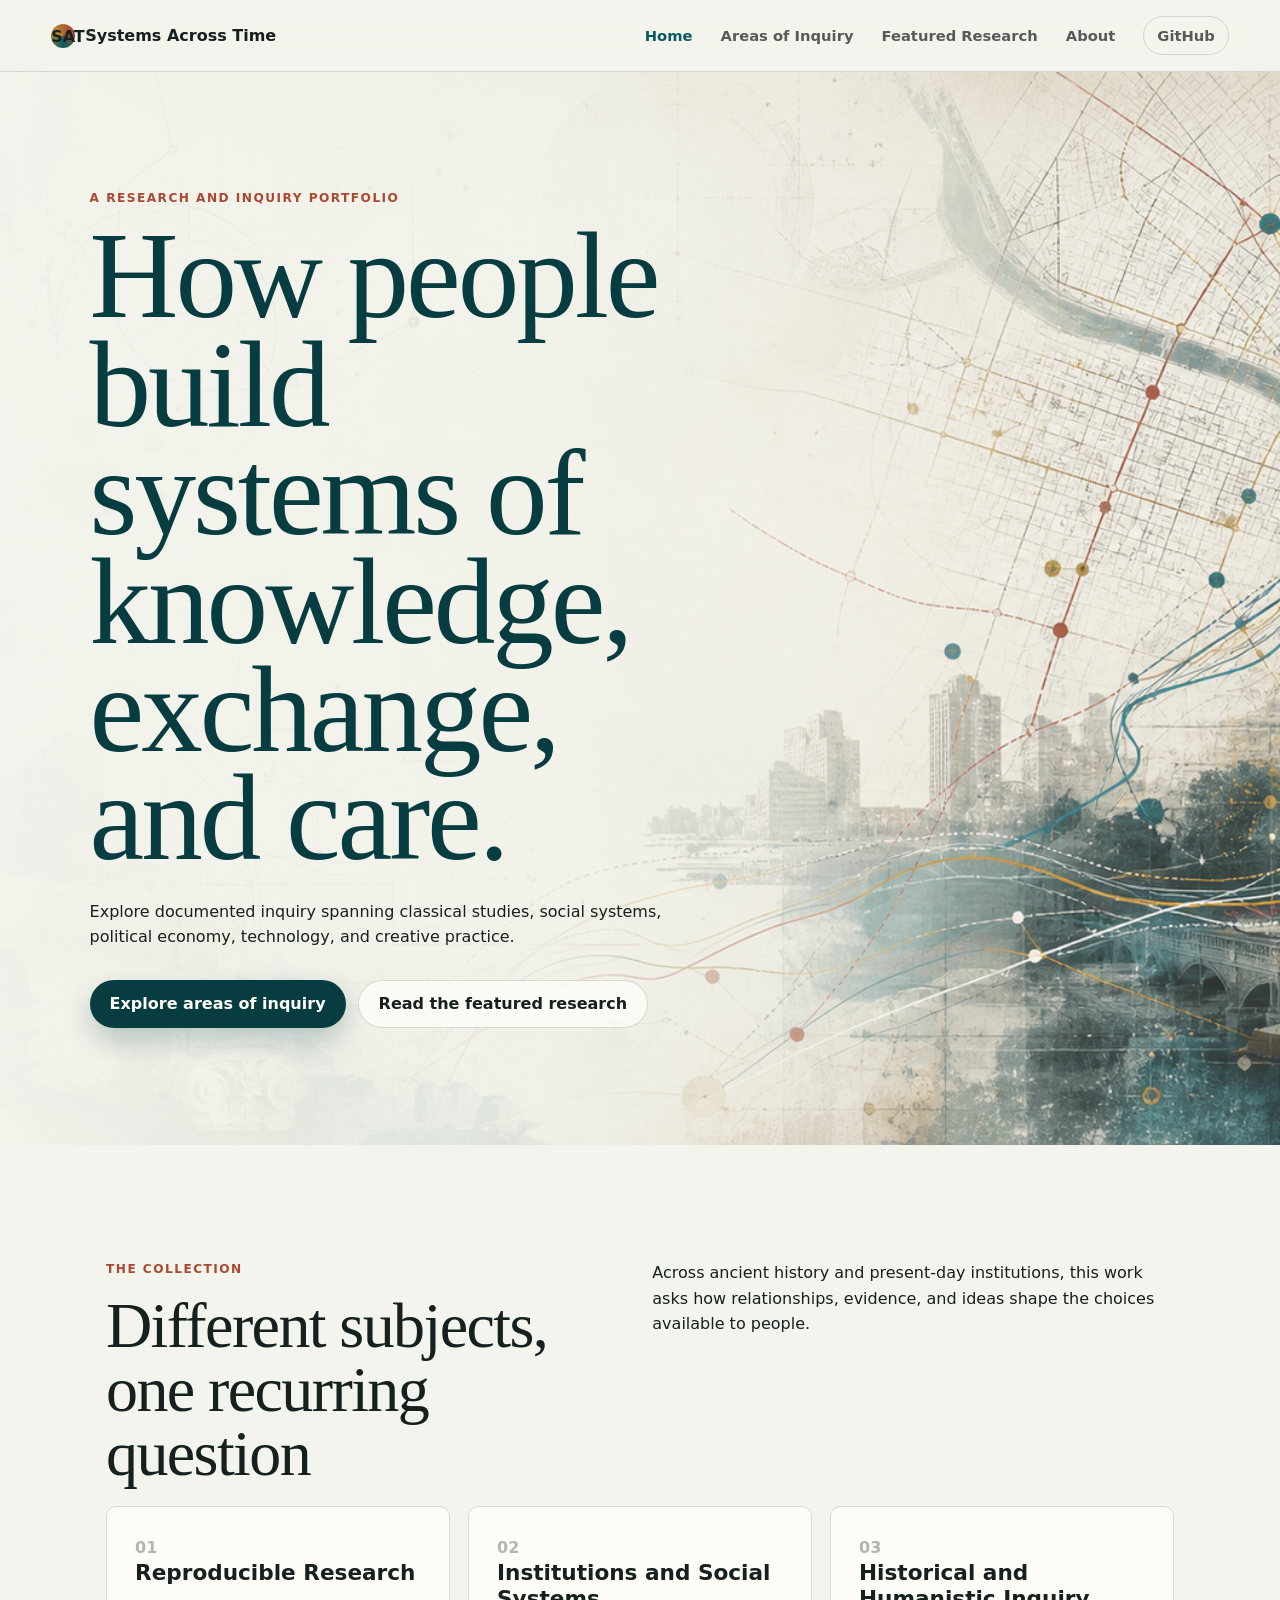
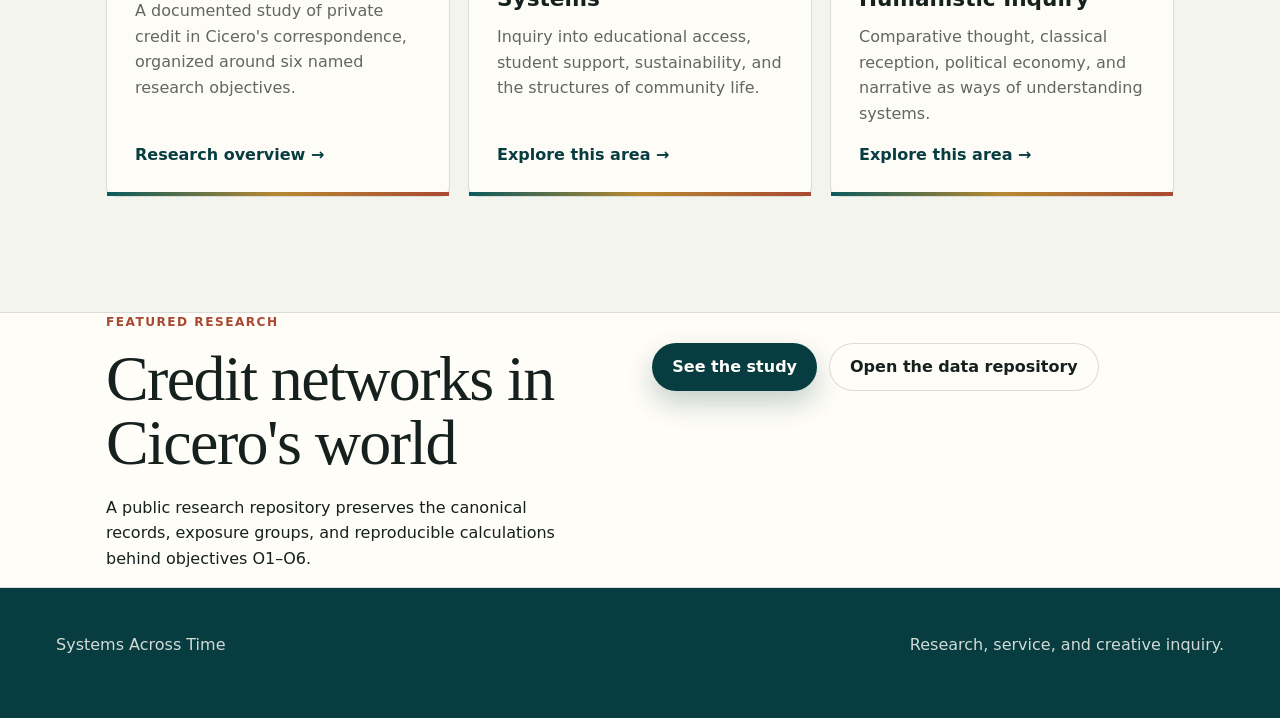
==== commit 8a43b013: "Reframe portfolio as research and inquiry" ====
--- a/index.html
+++ b/index.html
@@ -14,7 +14,7 @@
   <header class="site-header">
     <a class="brand" href="index.html"><span class="brand-mark">SAT</span><span>Systems Across Time</span></a>
     <nav class="site-nav" aria-label="Main navigation">
-      <a aria-current="page" href="index.html">Home</a><a href="projects/index.html">Projects</a><a href="research/index.html">Research</a><a href="about.html">About</a>
+      <a aria-current="page" href="index.html">Home</a><a href="projects/index.html">Areas of Inquiry</a><a href="research/index.html">Featured Research</a><a href="about.html">About</a>
       <a class="nav-cta" href="https://github.com/hcl-1024/cicero-credit-networks">GitHub</a>
     </nav>
   </header>
@@ -23,21 +23,21 @@
       <img class="hero-image" src="assets/systems-across-time-hero.png" alt="Classical columns merging into a modern city skyline">
       <div class="hero-scrim"></div>
       <div class="hero-content">
-        <p class="eyebrow">A project compilation</p>
+        <p class="eyebrow">A research and inquiry portfolio</p>
         <h1>How people build systems of knowledge, exchange, and care.</h1>
-        <p>Explore work spanning classical studies, social research, education, sustainability, wellbeing, and creative practice.</p>
-        <div class="actions"><a class="button primary" href="projects/index.html">Explore projects</a><a class="button secondary" href="research/index.html">Read the research</a></div>
+        <p>Explore documented inquiry spanning classical studies, social systems, political economy, technology, and creative practice.</p>
+        <div class="actions"><a class="button primary" href="projects/index.html">Explore areas of inquiry</a><a class="button secondary" href="research/index.html">Read the featured research</a></div>
       </div>
     </section>
     <section class="section">
       <div class="inner split">
         <div><p class="kicker">The collection</p><h2>Different subjects, one recurring question</h2></div>
-        <p>Across ancient history and present-day communities, these projects ask how institutions, relationships, and ideas shape the choices available to people.</p>
+        <p>Across ancient history and present-day institutions, this work asks how relationships, evidence, and ideas shape the choices available to people.</p>
       </div>
       <div class="inner card-grid">
-        <article class="card"><span class="card-number">01</span><h3>Research</h3><p>A reproducible study of private credit in Cicero's correspondence, organized around six named research objectives.</p><a class="card-link" href="research/index.html">Research overview →</a></article>
-        <article class="card"><span class="card-number">02</span><h3>Community</h3><p>Initiatives in education equity, student wellbeing, sustainability, and public-facing technology.</p><a class="card-link" href="projects/index.html">Community projects →</a></article>
-        <article class="card"><span class="card-number">03</span><h3>Humanities</h3><p>Comparative philosophy, Latin, economics, and creative writing as connected ways of understanding systems.</p><a class="card-link" href="projects/index.html">Humanities projects →</a></article>
+        <article class="card"><span class="card-number">01</span><h3>Reproducible Research</h3><p>A documented study of private credit in Cicero's correspondence, organized around six named research objectives.</p><a class="card-link" href="research/index.html">Research overview →</a></article>
+        <article class="card"><span class="card-number">02</span><h3>Institutions and Social Systems</h3><p>Inquiry into educational access, student support, sustainability, and the structures of community life.</p><a class="card-link" href="projects/index.html#social-systems">Explore this area →</a></article>
+        <article class="card"><span class="card-number">03</span><h3>Historical and Humanistic Inquiry</h3><p>Comparative thought, classical reception, political economy, and narrative as ways of understanding systems.</p><a class="card-link" href="projects/index.html#humanities">Explore this area →</a></article>
       </div>
     </section>
     <section class="band"><div class="inner split"><div><p class="kicker">Featured research</p><h2>Credit networks in Cicero's world</h2><p>A public research repository preserves the canonical records, exposure groups, and reproducible calculations behind objectives O1–O6.</p></div><div class="actions"><a class="button primary" href="research/index.html">See the study</a><a class="button secondary" href="https://github.com/hcl-1024/cicero-credit-networks">Open the data repository</a></div></div></section>
--- a/styles.css
+++ b/styles.css
@@ -107,6 +107,9 @@
 .inner { margin: 0 auto; max-width: 1180px; padding: 0 clamp(20px, 5vw, 56px); }
 .split { align-items: start; display: grid; gap: clamp(32px, 6vw, 80px); grid-template-columns: minmax(0,.9fr) minmax(300px,1fr); }
 .section-heading { max-width: 760px; margin-bottom: 42px; }
+.area-section { scroll-margin-top: 6rem; }
+.area-heading { margin-bottom: 2rem; max-width: 52rem; }
+.area-heading h2 { margin: .35rem 0 .65rem; }
 .section-heading p, .prose p { color: var(--muted); }
 
 .card-grid { display: grid; gap: 18px; grid-template-columns: repeat(3, minmax(0, 1fr)); }
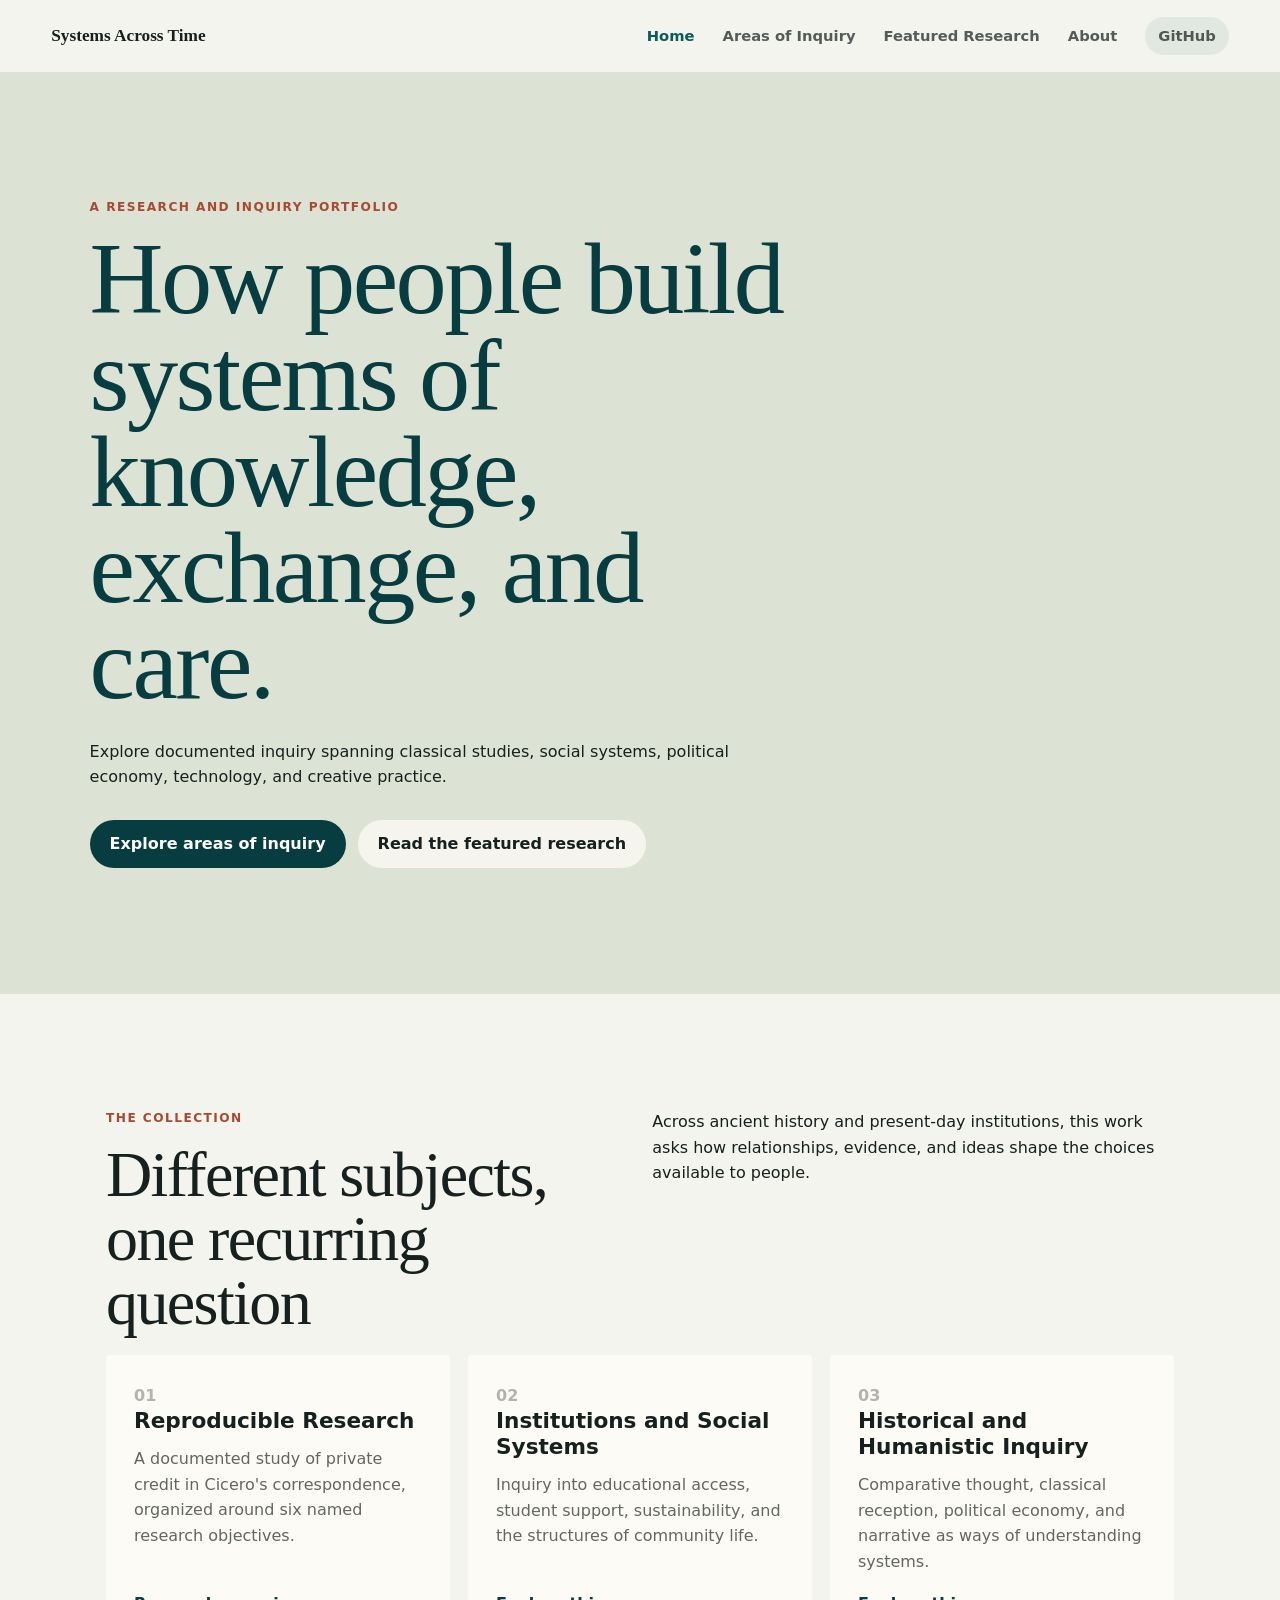
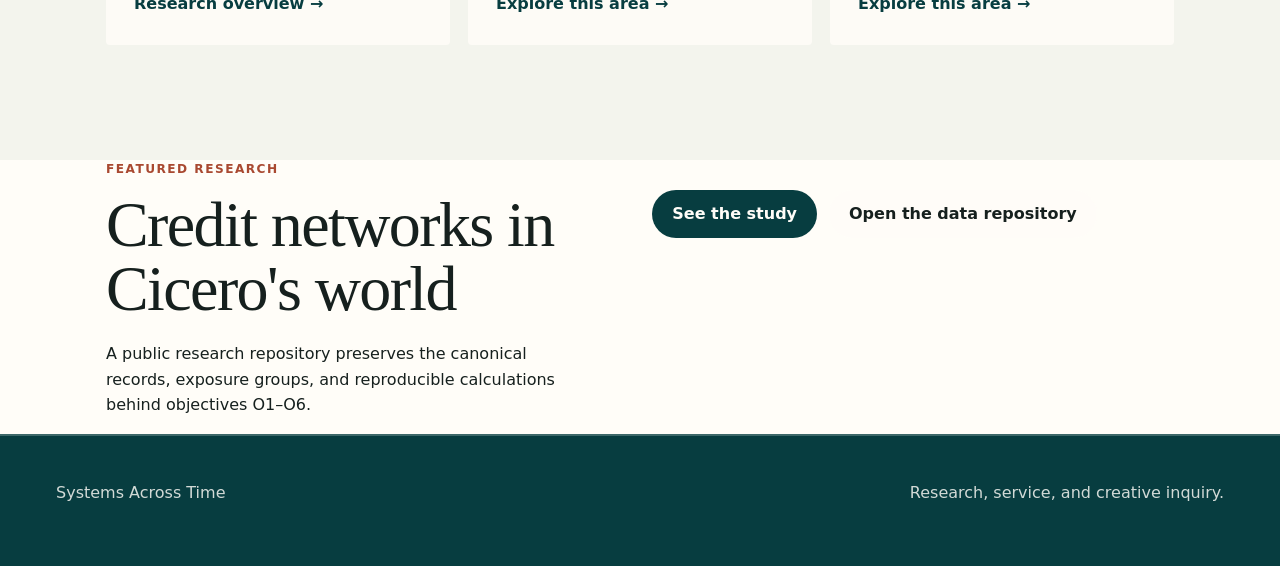
==== commit a4fa842c: "Simplify website visual design" ====
--- a/index.html
+++ b/index.html
@@ -6,13 +6,13 @@
   <meta name="description" content="Systems Across Time is a collection of research, service, and creative projects about how people build systems of knowledge, exchange, and care.">
   <title>Systems Across Time</title>
   <link rel="icon" href="assets/favicon.svg" type="image/svg+xml">
-  <link rel="stylesheet" href="styles.css">
+  <link rel="stylesheet" href="styles.css?v=20260715-2">
   <script src="script.js" defer></script>
 </head>
 <body>
   <a class="skip-link" href="#main">Skip to content</a>
   <header class="site-header">
-    <a class="brand" href="index.html"><span class="brand-mark">SAT</span><span>Systems Across Time</span></a>
+    <a class="brand" href="index.html">Systems Across Time</a>
     <nav class="site-nav" aria-label="Main navigation">
       <a aria-current="page" href="index.html">Home</a><a href="projects/index.html">Areas of Inquiry</a><a href="research/index.html">Featured Research</a><a href="about.html">About</a>
       <a class="nav-cta" href="https://github.com/hcl-1024/cicero-credit-networks">GitHub</a>
@@ -20,8 +20,6 @@
   </header>
   <main id="main">
     <section class="hero">
-      <img class="hero-image" src="assets/systems-across-time-hero.png" alt="Classical columns merging into a modern city skyline">
-      <div class="hero-scrim"></div>
       <div class="hero-content">
         <p class="eyebrow">A research and inquiry portfolio</p>
         <h1>How people build systems of knowledge, exchange, and care.</h1>
--- a/styles.css
+++ b/styles.css
@@ -3,14 +3,11 @@
   --surface: #fffdf8;
   --ink: #16201e;
   --muted: #626760;
-  --line: rgba(22, 32, 30, 0.15);
   --teal: #0b5a5d;
   --teal-dark: #073d40;
   --brick: #a94931;
   --gold: #b88932;
   --sage: #dce3d4;
-  --mist: #e6efec;
-  --shadow: 0 18px 55px rgba(22, 32, 30, 0.13);
   --sans: Inter, ui-sans-serif, system-ui, -apple-system, BlinkMacSystemFont, "Segoe UI", sans-serif;
   --serif: Georgia, "Times New Roman", serif;
 }
@@ -40,9 +37,7 @@
 
 .site-header {
   align-items: center;
-  backdrop-filter: blur(18px);
-  background: rgba(243, 244, 237, 0.92);
-  border-bottom: 1px solid var(--line);
+  background: var(--paper);
   display: flex;
   justify-content: space-between;
   min-height: 72px;
@@ -51,27 +46,15 @@
   top: 0;
   z-index: 20;
 }
-.site-header.is-scrolled { box-shadow: 0 12px 34px rgba(22, 32, 30, 0.1); }
-.brand { align-items: center; display: flex; font-weight: 850; gap: 10px; text-decoration: none; }
-.brand-mark {
-  background: conic-gradient(from 180deg, var(--teal), var(--gold), var(--brick), var(--teal));
-  border-radius: 50%;
-  height: 24px;
-  width: 24px;
-}
+.site-header.is-scrolled { box-shadow: none; }
+.brand { font-family: var(--serif); font-size: 1.08rem; font-weight: 700; text-decoration: none; }
 .site-nav { align-items: center; display: flex; flex-wrap: wrap; gap: clamp(12px, 2.5vw, 28px); }
 .site-nav a { color: rgba(22, 32, 30, 0.72); font-size: .92rem; font-weight: 750; text-decoration: none; }
 .site-nav a:hover, .site-nav a[aria-current="page"] { color: var(--teal); }
-.nav-cta { border: 1px solid var(--line); border-radius: 999px; padding: 7px 13px; }
+.nav-cta { background: rgba(11, 90, 93, 0.08); border-radius: 999px; padding: 7px 13px; }
 
-.hero { min-height: 78vh; overflow: hidden; position: relative; }
-.hero-image { height: 100%; inset: 0; object-fit: cover; position: absolute; width: 100%; }
-.hero-scrim {
-  background: linear-gradient(90deg, rgba(243,244,237,.98), rgba(243,244,237,.86) 42%, rgba(243,244,237,.18) 78%);
-  inset: 0;
-  position: absolute;
-}
-.hero-content { max-width: 790px; padding: clamp(80px, 13vh, 150px) clamp(22px, 7vw, 94px); position: relative; z-index: 1; }
+.hero { background: var(--sage); min-height: 64vh; }
+.hero-content { max-width: 900px; padding: clamp(90px, 14vh, 150px) clamp(22px, 7vw, 94px); }
 .eyebrow, .kicker, .tag {
   color: var(--brick);
   font-size: .76rem;
@@ -81,7 +64,7 @@
   text-transform: uppercase;
 }
 h1, h2 { font-family: var(--serif); font-weight: 400; letter-spacing: -.025em; }
-h1 { color: var(--teal-dark); font-size: clamp(3.8rem, 10vw, 7.7rem); line-height: .88; margin: 0 0 26px; }
+h1 { color: var(--teal-dark); font-size: clamp(3.4rem, 8vw, 6.6rem); line-height: .94; margin: 0 0 26px; }
 h2 { font-size: clamp(2.1rem, 5vw, 4.5rem); line-height: 1; margin: 0 0 20px; }
 h3 { font-size: 1.35rem; line-height: 1.2; margin: 0 0 12px; }
 p { margin: 0 0 1rem; }
@@ -98,12 +81,12 @@
   padding: 0 20px;
   text-decoration: none;
 }
-.button.primary { background: var(--teal-dark); color: var(--surface); box-shadow: 0 12px 28px rgba(7,61,64,.24); }
-.button.secondary { background: rgba(255,253,248,.78); border: 1px solid var(--line); }
+.button.primary { background: var(--teal-dark); color: var(--surface); }
+.button.secondary { background: rgba(255,253,248,.72); }
 .button.disabled { background: #dfe2dc; color: #747a73; cursor: not-allowed; }
 
 .section { padding: clamp(64px, 9vw, 120px) 0; }
-.band { background: var(--surface); border-bottom: 1px solid var(--line); border-top: 1px solid var(--line); }
+.band { background: var(--surface); }
 .inner { margin: 0 auto; max-width: 1180px; padding: 0 clamp(20px, 5vw, 56px); }
 .split { align-items: start; display: grid; gap: clamp(32px, 6vw, 80px); grid-template-columns: minmax(0,.9fr) minmax(300px,1fr); }
 .section-heading { max-width: 760px; margin-bottom: 42px; }
@@ -116,23 +99,21 @@
 .card-grid.two { grid-template-columns: repeat(2, minmax(0, 1fr)); }
 .card {
   background: rgba(255,253,248,.86);
-  border: 1px solid var(--line);
-  border-radius: 10px;
+  border-radius: 4px;
   display: flex;
   flex-direction: column;
   min-height: 290px;
   padding: 28px;
   position: relative;
 }
-.card::after { background: linear-gradient(90deg, var(--teal), var(--gold), var(--brick)); bottom: 0; content: ""; height: 4px; left: 0; position: absolute; right: 0; }
 .card p { color: var(--muted); }
 .card-link { color: var(--teal-dark); font-weight: 800; margin-top: auto; text-decoration: none; }
 .card-link:hover { text-decoration: underline; }
 .card-meta { align-items: center; display: flex; justify-content: space-between; margin-bottom: 20px; }
 .card-number { color: rgba(22,32,30,.32); font-weight: 750; }
 
-.page-hero { background: linear-gradient(135deg, var(--sage), var(--mist)); border-bottom: 1px solid var(--line); padding: clamp(70px, 10vw, 130px) 0; }
-.page-hero h1 { font-size: clamp(3.2rem, 8vw, 6.7rem); max-width: 980px; }
+.page-hero { background: var(--sage); padding: clamp(70px, 10vw, 120px) 0; }
+.page-hero h1 { font-size: clamp(3rem, 7vw, 5.8rem); max-width: 980px; }
 .breadcrumbs { color: var(--muted); font-size: .88rem; margin-bottom: 24px; }
 .breadcrumbs a { color: var(--teal); }
 .content-grid { display: grid; gap: 46px; grid-template-columns: minmax(0, 1fr) 300px; }
@@ -140,21 +121,21 @@
 .prose h2 { font-size: clamp(2rem, 4vw, 3.3rem); margin-top: 54px; }
 .prose h3 { margin-top: 34px; }
 .prose ul { padding-left: 1.2rem; }
-.sidebar { background: var(--surface); border: 1px solid var(--line); border-radius: 10px; height: max-content; padding: 24px; }
+.sidebar { background: var(--surface); height: max-content; padding: 24px; }
 .sidebar dt { color: var(--brick); font-size: .72rem; font-weight: 850; letter-spacing: .1em; text-transform: uppercase; }
 .sidebar dd { margin: 3px 0 18px; }
 
 .objective-list { display: grid; gap: 14px; }
 .objective { background: var(--surface); border-left: 5px solid var(--teal); padding: 20px 22px; }
 .objective strong { color: var(--teal-dark); display: block; margin-bottom: 4px; }
-.notice { background: #fff7df; border: 1px solid rgba(184,137,50,.35); border-radius: 10px; padding: 24px; }
+.notice { background: #fff7df; padding: 24px; }
 .metric-grid { display: grid; gap: 14px; grid-template-columns: repeat(3, minmax(0,1fr)); margin: 28px 0; }
-.metric { background: var(--surface); border: 1px solid var(--line); border-radius: 8px; padding: 20px; }
+.metric { background: var(--surface); padding: 20px; }
 .metric strong { color: var(--teal-dark); display: block; font-family: var(--serif); font-size: 1.8rem; }
 
-.pagination { border-top: 1px solid var(--line); display: flex; justify-content: space-between; margin-top: 64px; padding-top: 24px; }
+.pagination { border-top: 2px solid rgba(7, 61, 64, 0.22); display: flex; justify-content: space-between; margin-top: 64px; padding-top: 24px; }
 .pagination a { color: var(--teal); font-weight: 750; text-decoration: none; }
-.site-footer { background: var(--teal-dark); color: rgba(255,253,248,.82); padding: 44px clamp(20px,5vw,56px); }
+.site-footer { background: var(--teal-dark); border-top: 2px solid rgba(255,253,248,.22); color: rgba(255,253,248,.82); padding: 44px clamp(20px,5vw,56px); }
 .footer-inner { display: flex; justify-content: space-between; margin: 0 auto; max-width: 1180px; }
 .footer-inner a { color: white; }
 
@@ -164,12 +145,12 @@
   .split, .content-grid { grid-template-columns: 1fr; }
   .card-grid, .card-grid.two, .metric-grid { grid-template-columns: 1fr 1fr; }
   .sidebar { order: -1; }
+  .paper-page .sidebar { order: initial; }
 }
 @media (max-width: 560px) {
   .site-nav { font-size: .86rem; }
   .nav-cta { display: none; }
-  .hero { min-height: 720px; }
-  .hero-scrim { background: linear-gradient(0deg, rgba(243,244,237,.98), rgba(243,244,237,.68)); }
+  .hero { min-height: 620px; }
   .hero-content { padding-top: 90px; }
   .card-grid, .card-grid.two, .metric-grid { grid-template-columns: 1fr; }
   .footer-inner { flex-direction: column; gap: 12px; }
